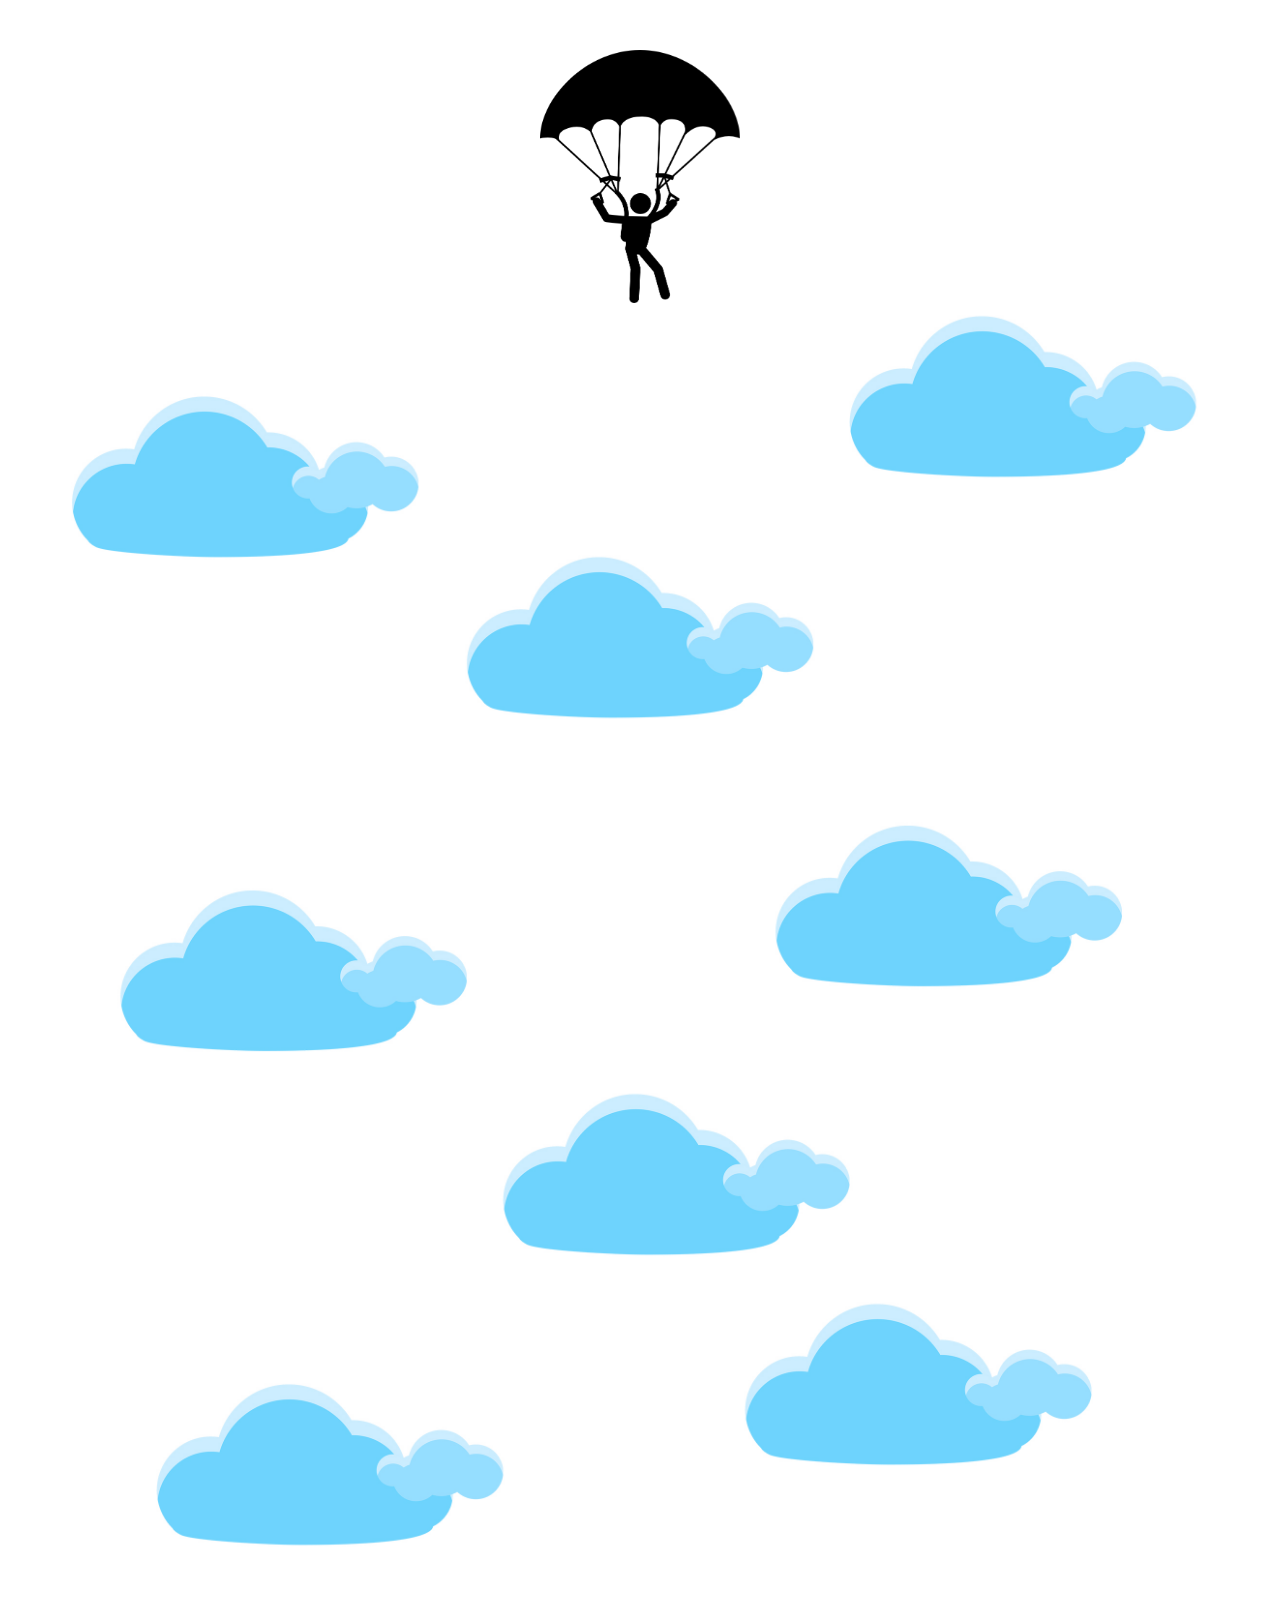
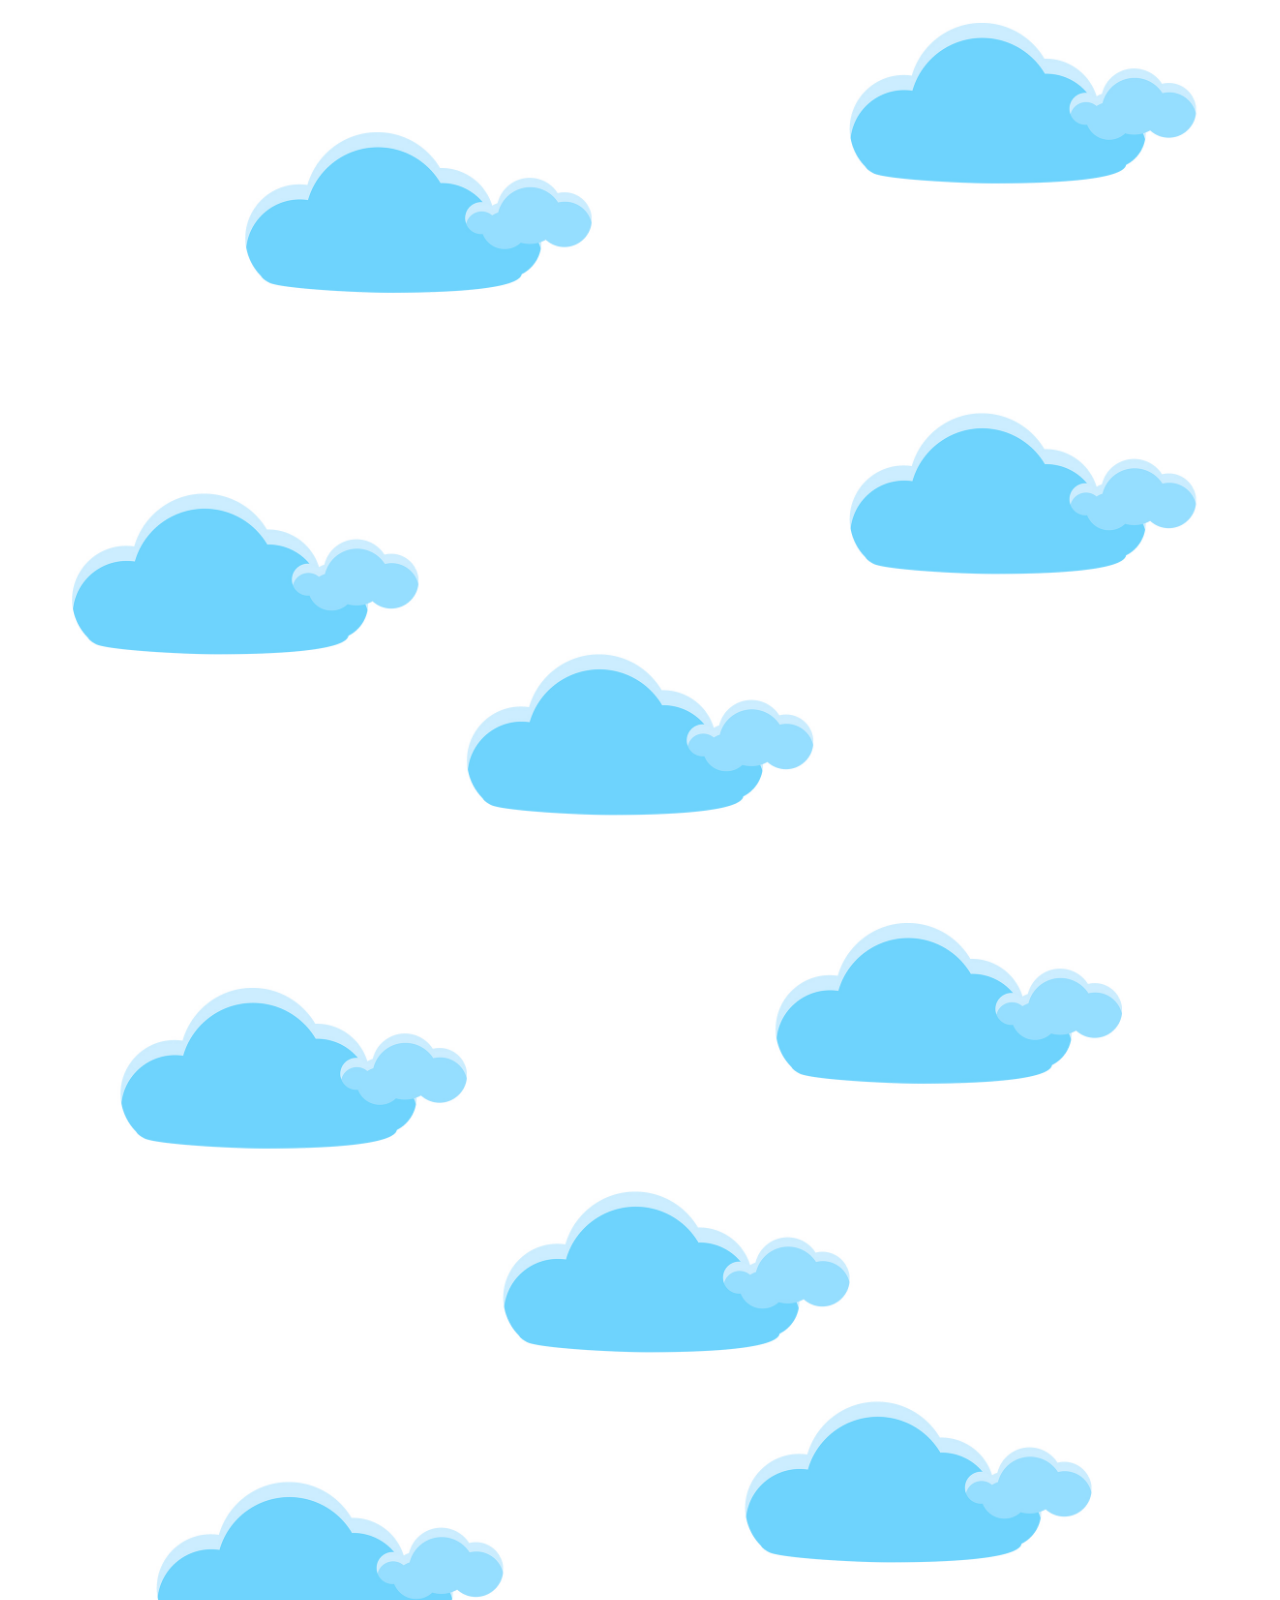
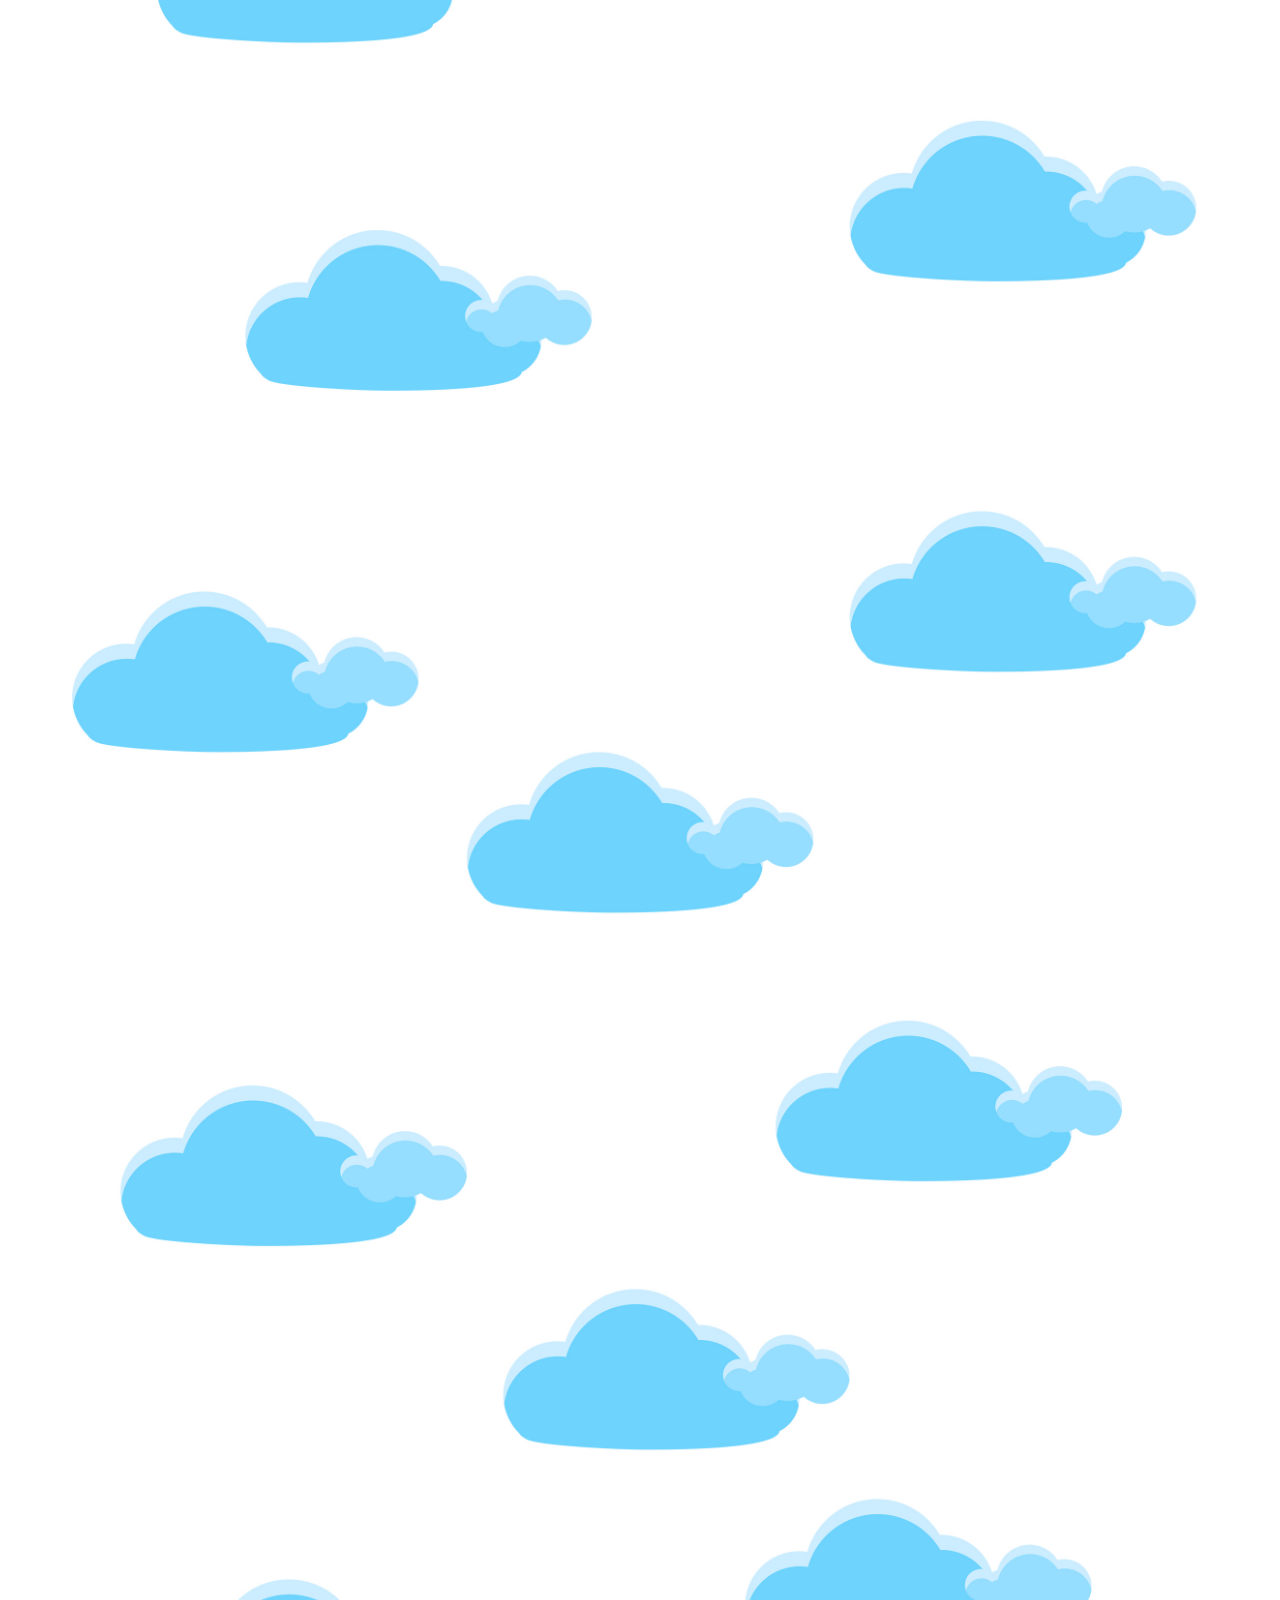
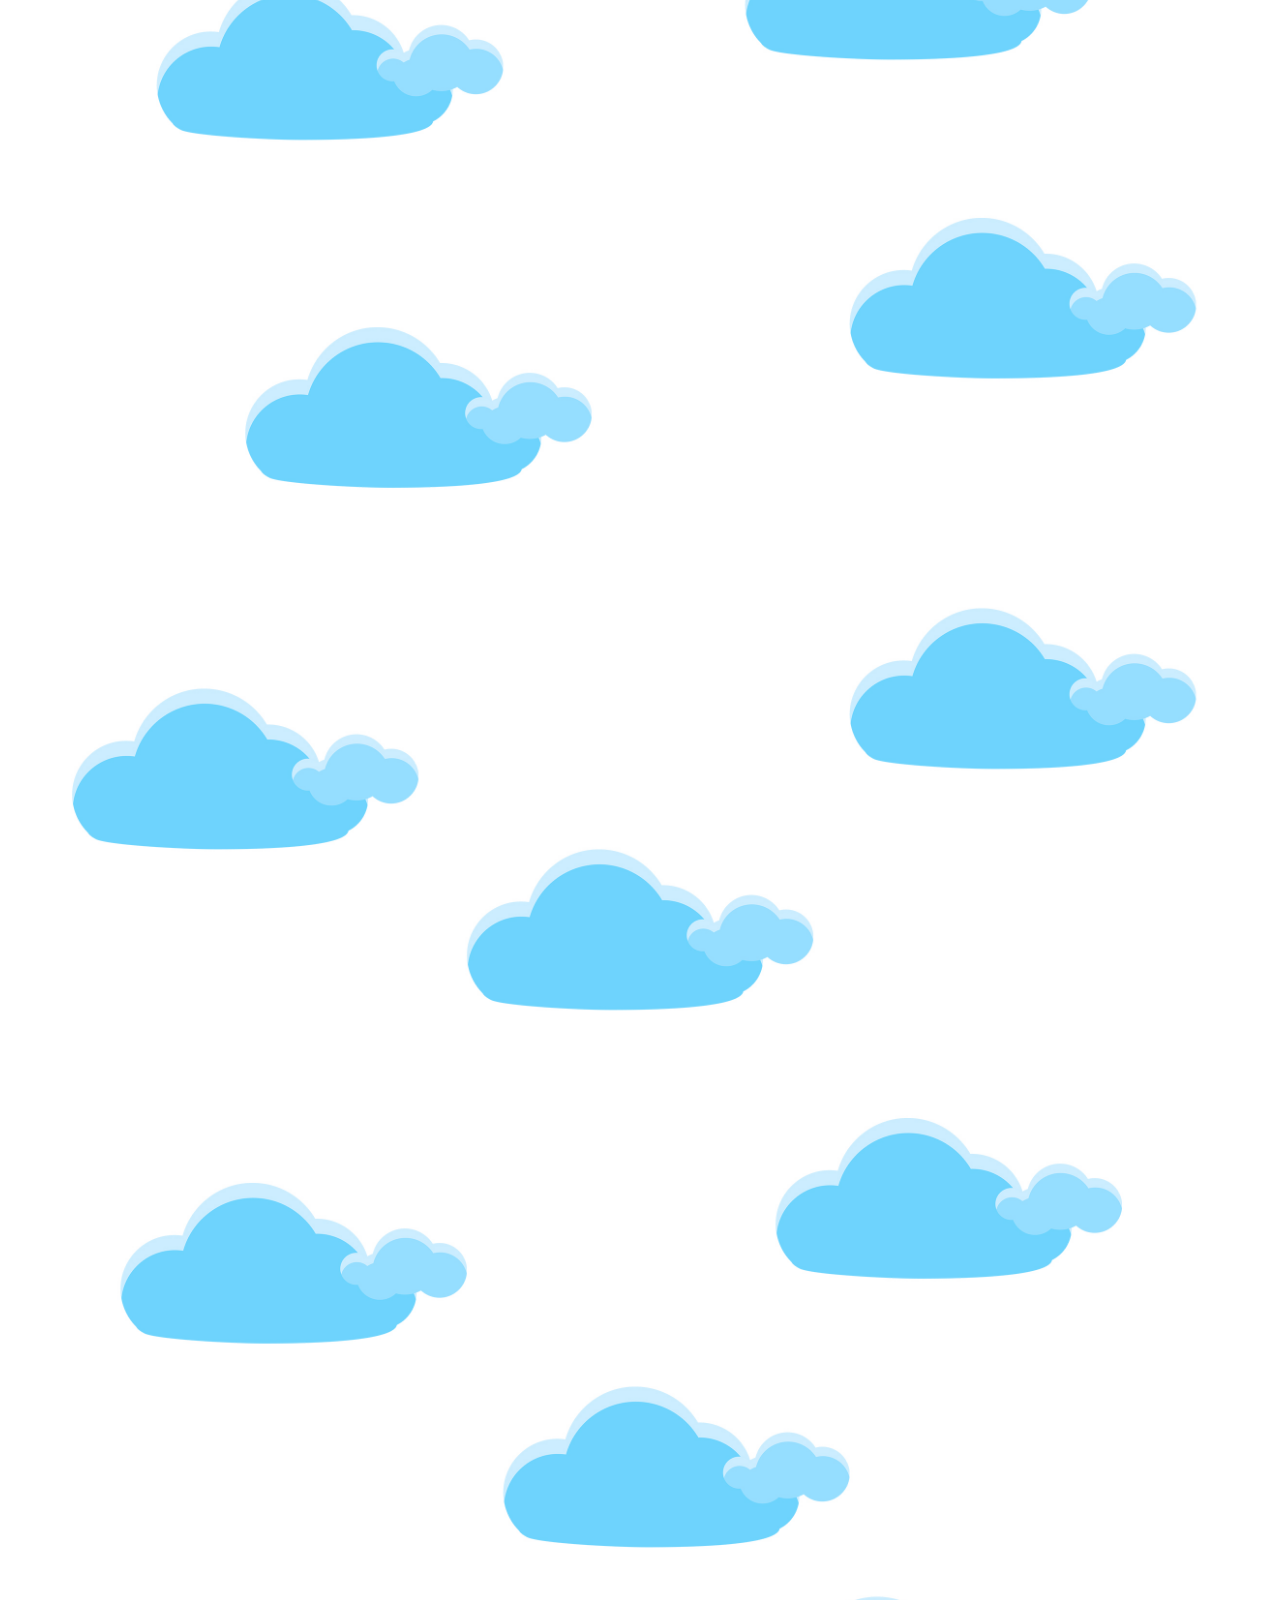
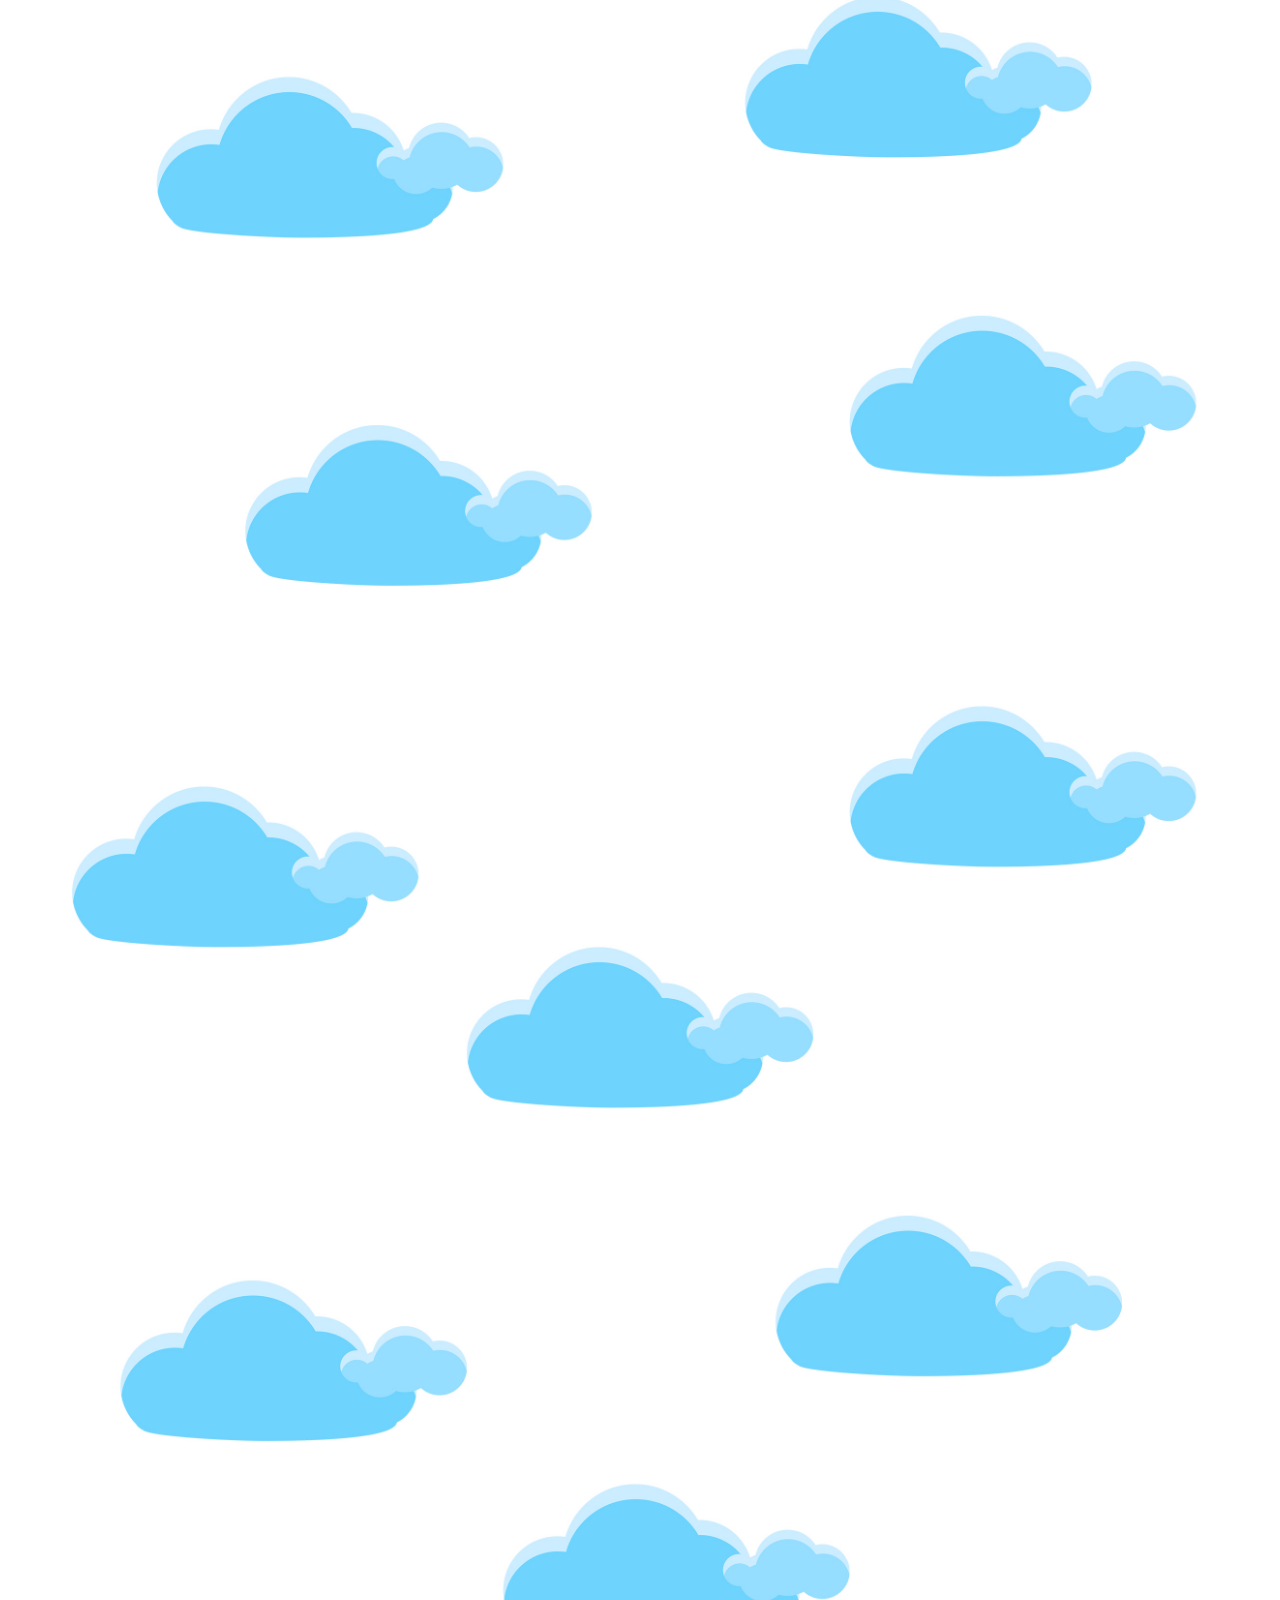
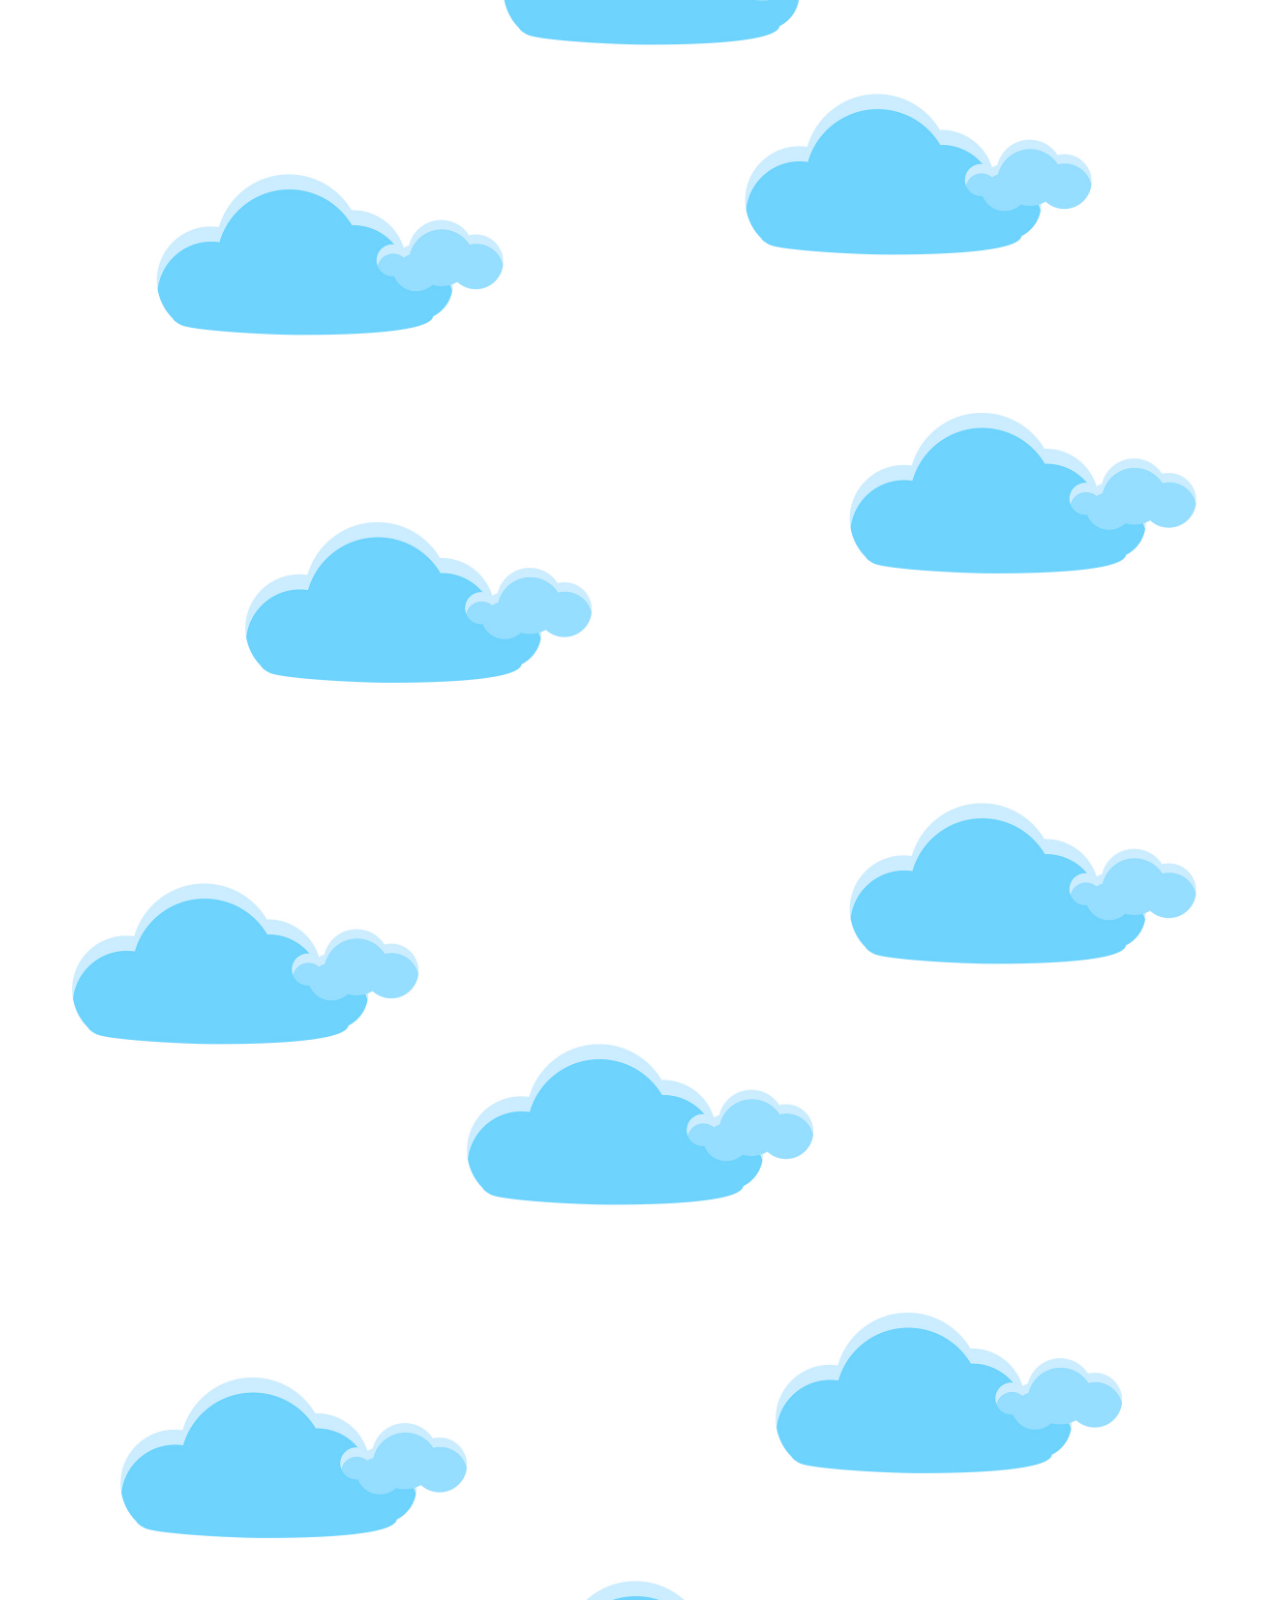
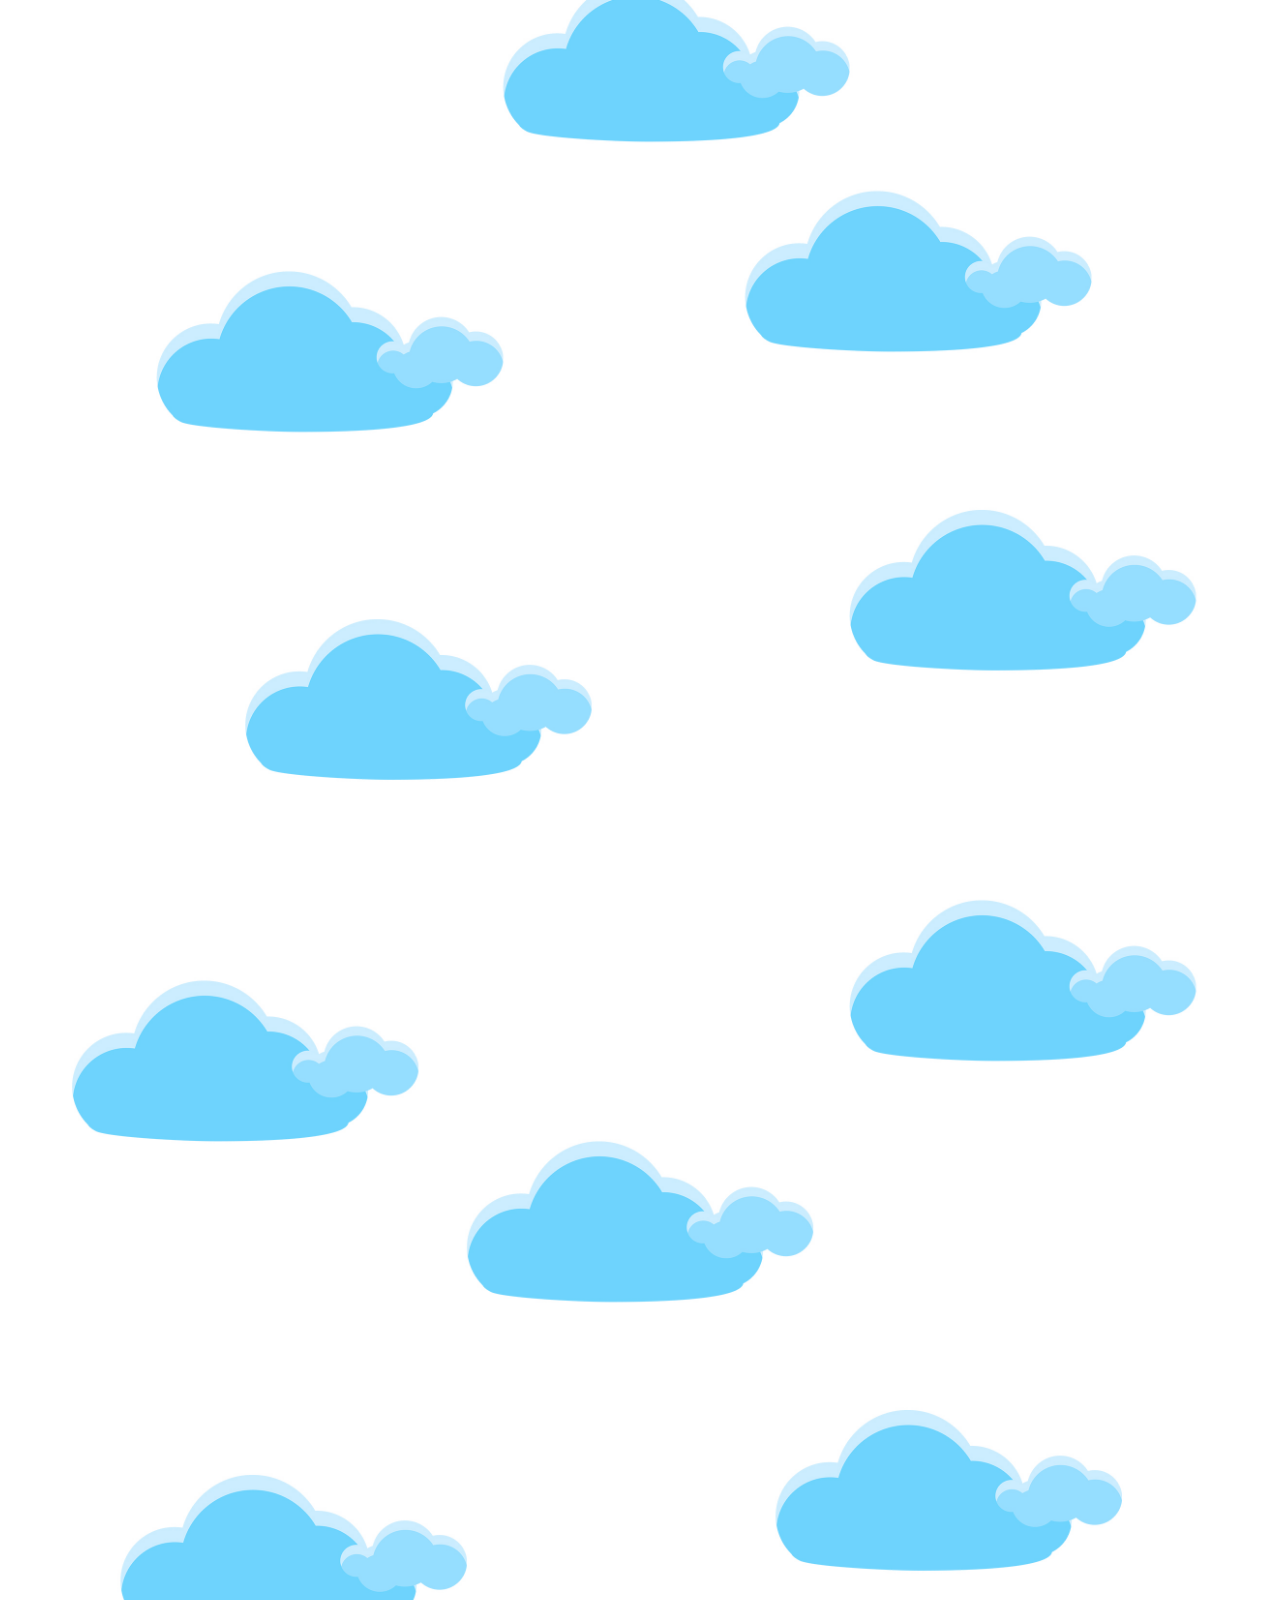
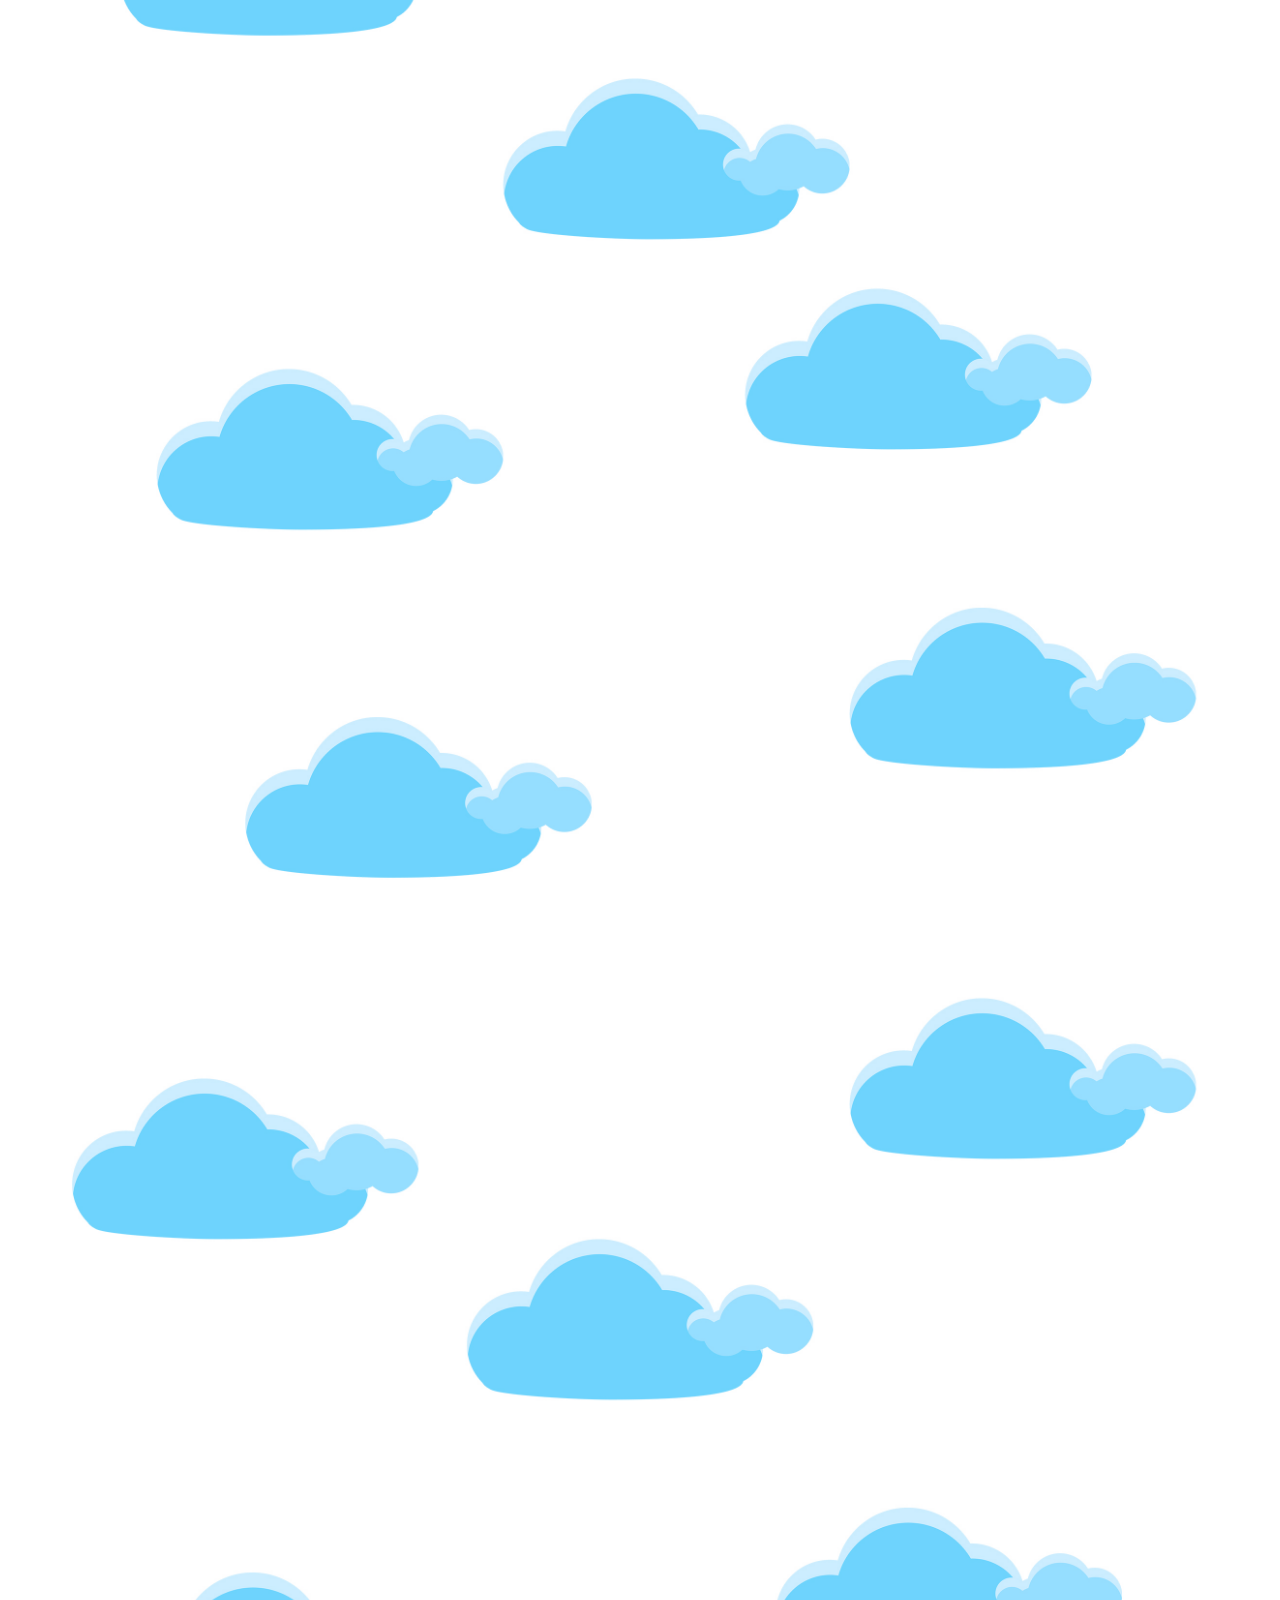
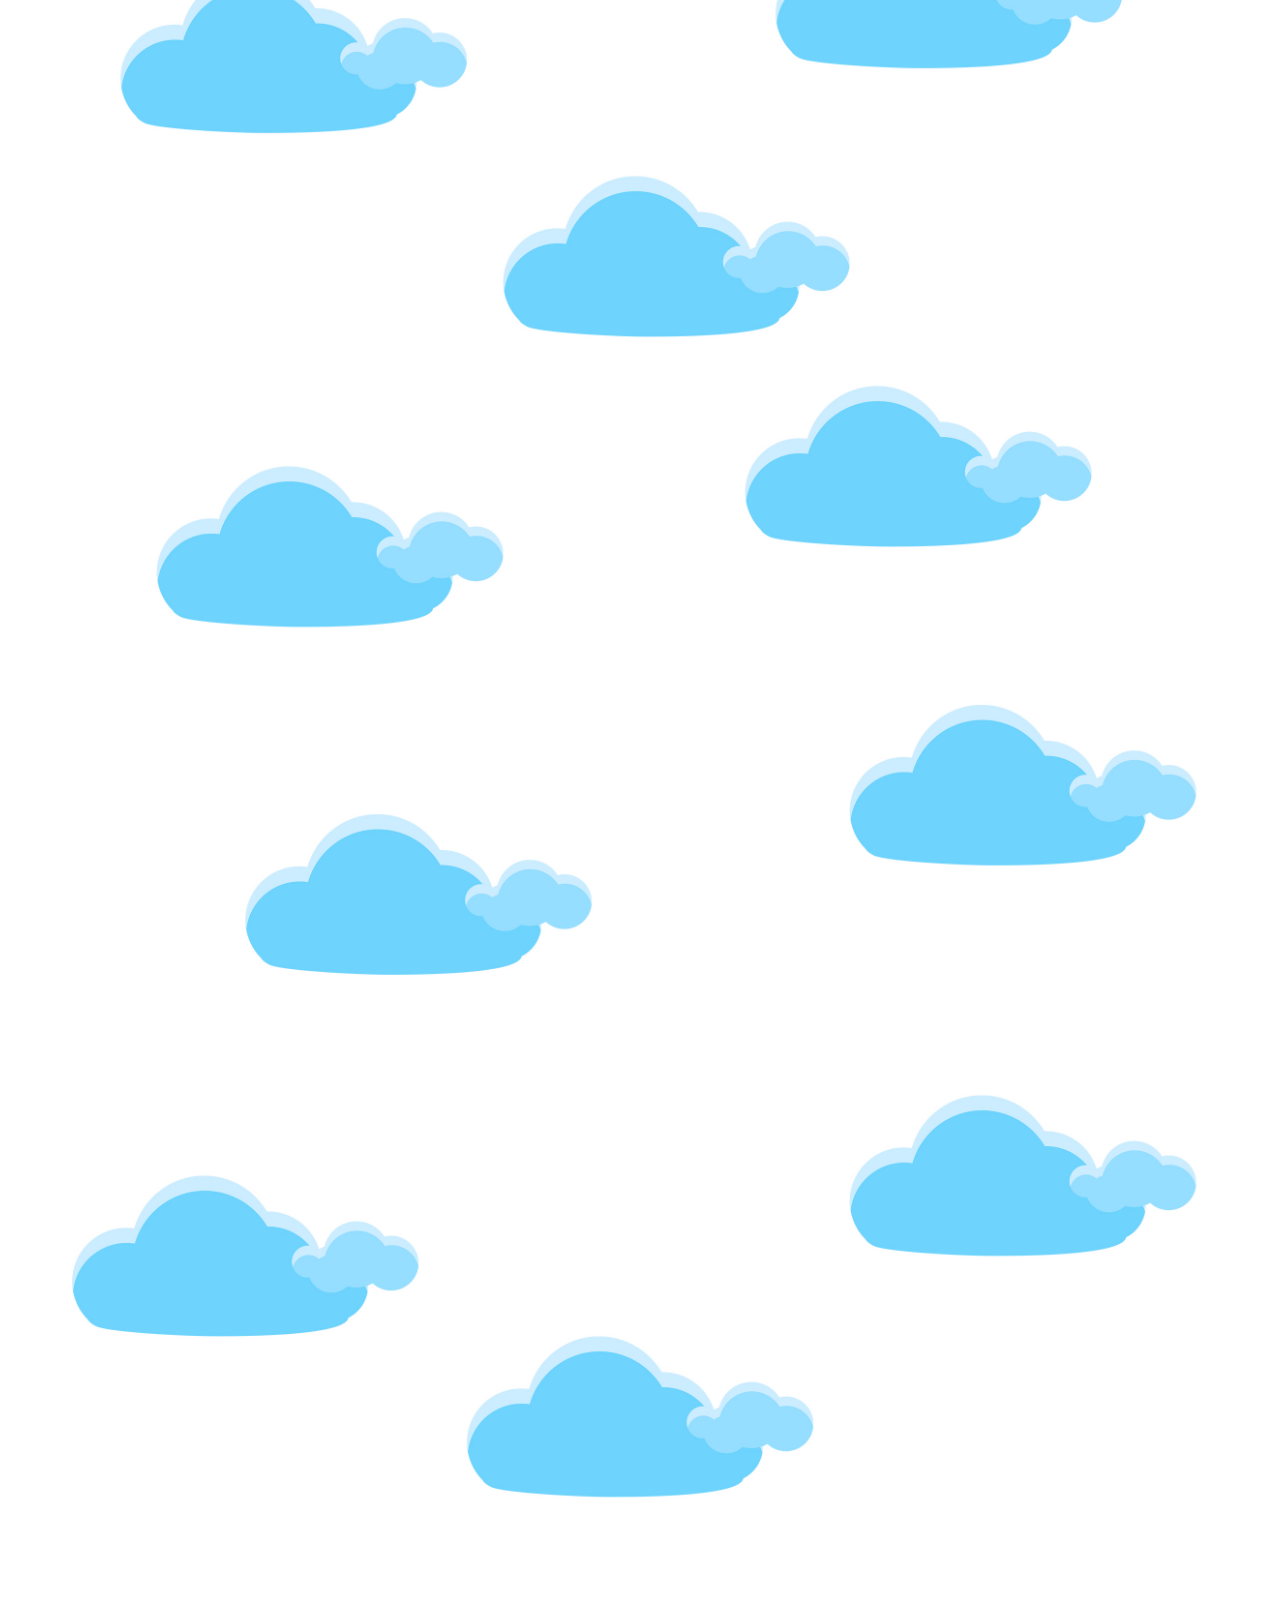
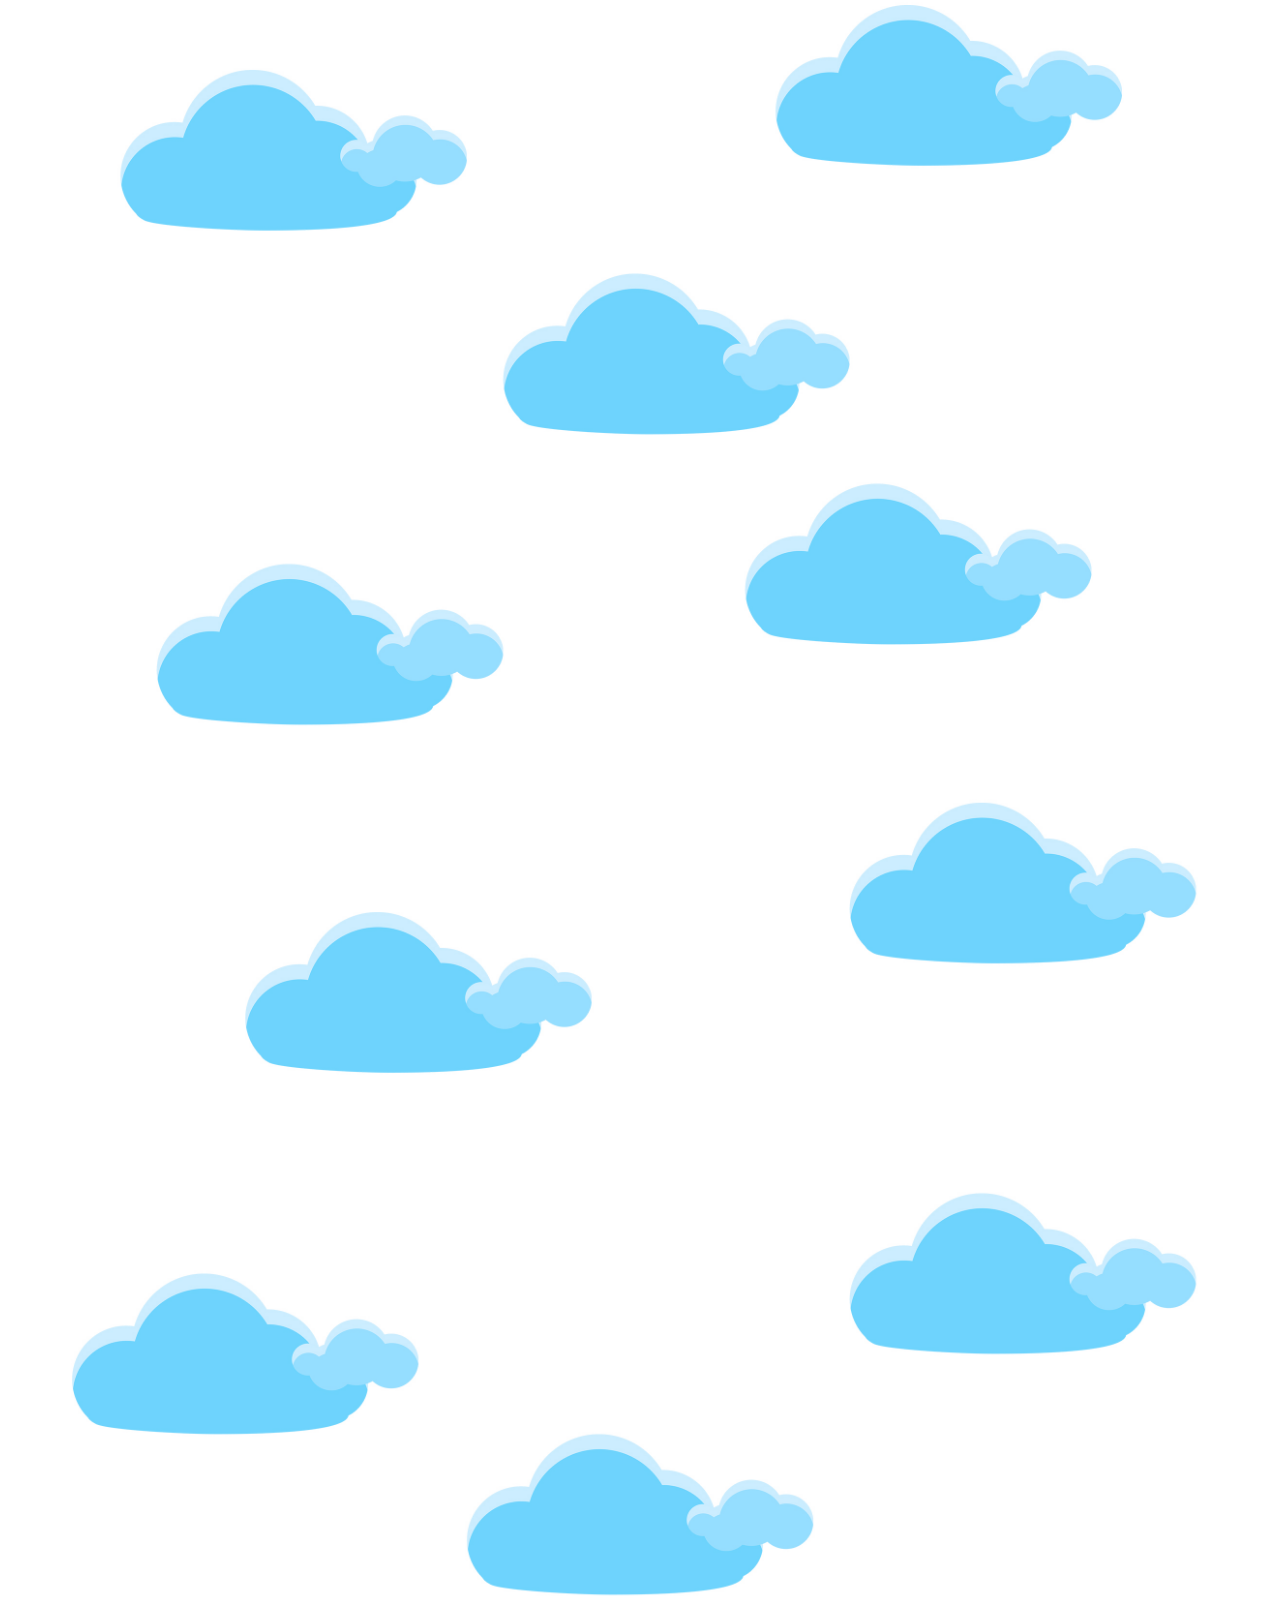
==== index.html @ 67e8130f "firstPageCommit" ====
<!DOCTYPE html>
<html lang="en">
<head>
    <meta charset="UTF-8">
    <title>Glider</title>
    <link rel="stylesheet" href="css/parachute.css">
</head>
<body>
   
    <div class="man"><img src="images/man.png" alt=""></div>
    <div class="bg">
    <img src="images/cloudBg.jpg" alt="">
    <img src="images/cloudBg.jpg" alt="">
    <img src="images/cloudBg.jpg" alt="">
    <img src="images/cloudBg.jpg" alt="">
    <img src="images/cloudBg.jpg" alt="">
    <img src="images/cloudBg.jpg" alt="">
    <img src="images/cloudBg.jpg" alt="">
    <img src="images/cloudBg.jpg" alt="">
    <img src="images/cloudBg.jpg" alt="">
    <img src="images/cloudBg.jpg" alt="">
    <img src="images/cloudBg.jpg" alt="">
    <img src="images/cloudBg.jpg" alt="">
    </div>
    
</body>
</html>
---- css/parachute.css ----
div.man img{
    width: 200px
}
div.man {
      position: -webkit-sticky; /* Safari */
      position: sticky;
      top: 0;
    width: 200px;
    height:200px;
    align-content: center;
    margin: 0 auto;
    margin-top: 50px;
    -webkit-animation: rotate 10s infinite linear;
    
   
}
@keyframes rotate {
  0% {
    transform: translate(0, 0) rotate(0deg)
  }
  25% {
    transform: translate(300px, 250px) rotate(-40deg)
  }
  50% {
    transform: translate(300px, -50px) rotate(0deg)
  }
  75% {
    transform: translate(0, -50px) rotate(40deg)
  }
  100% {
    transform: translate(0, 0) rotate(0deg)
  }
}

/*
@-webkit-keyframes rotation { 
    -webkit-animation: rotation 5s infinite linear;
		from {
				-webkit-transform: rotate(-20deg);
		}
		to {
				-webkit-transform: rotate(360deg);
		}
}
*/
.bg img{
    width: 1200px;
    margin: 0 auto;
    display: block;
    
    
    
}
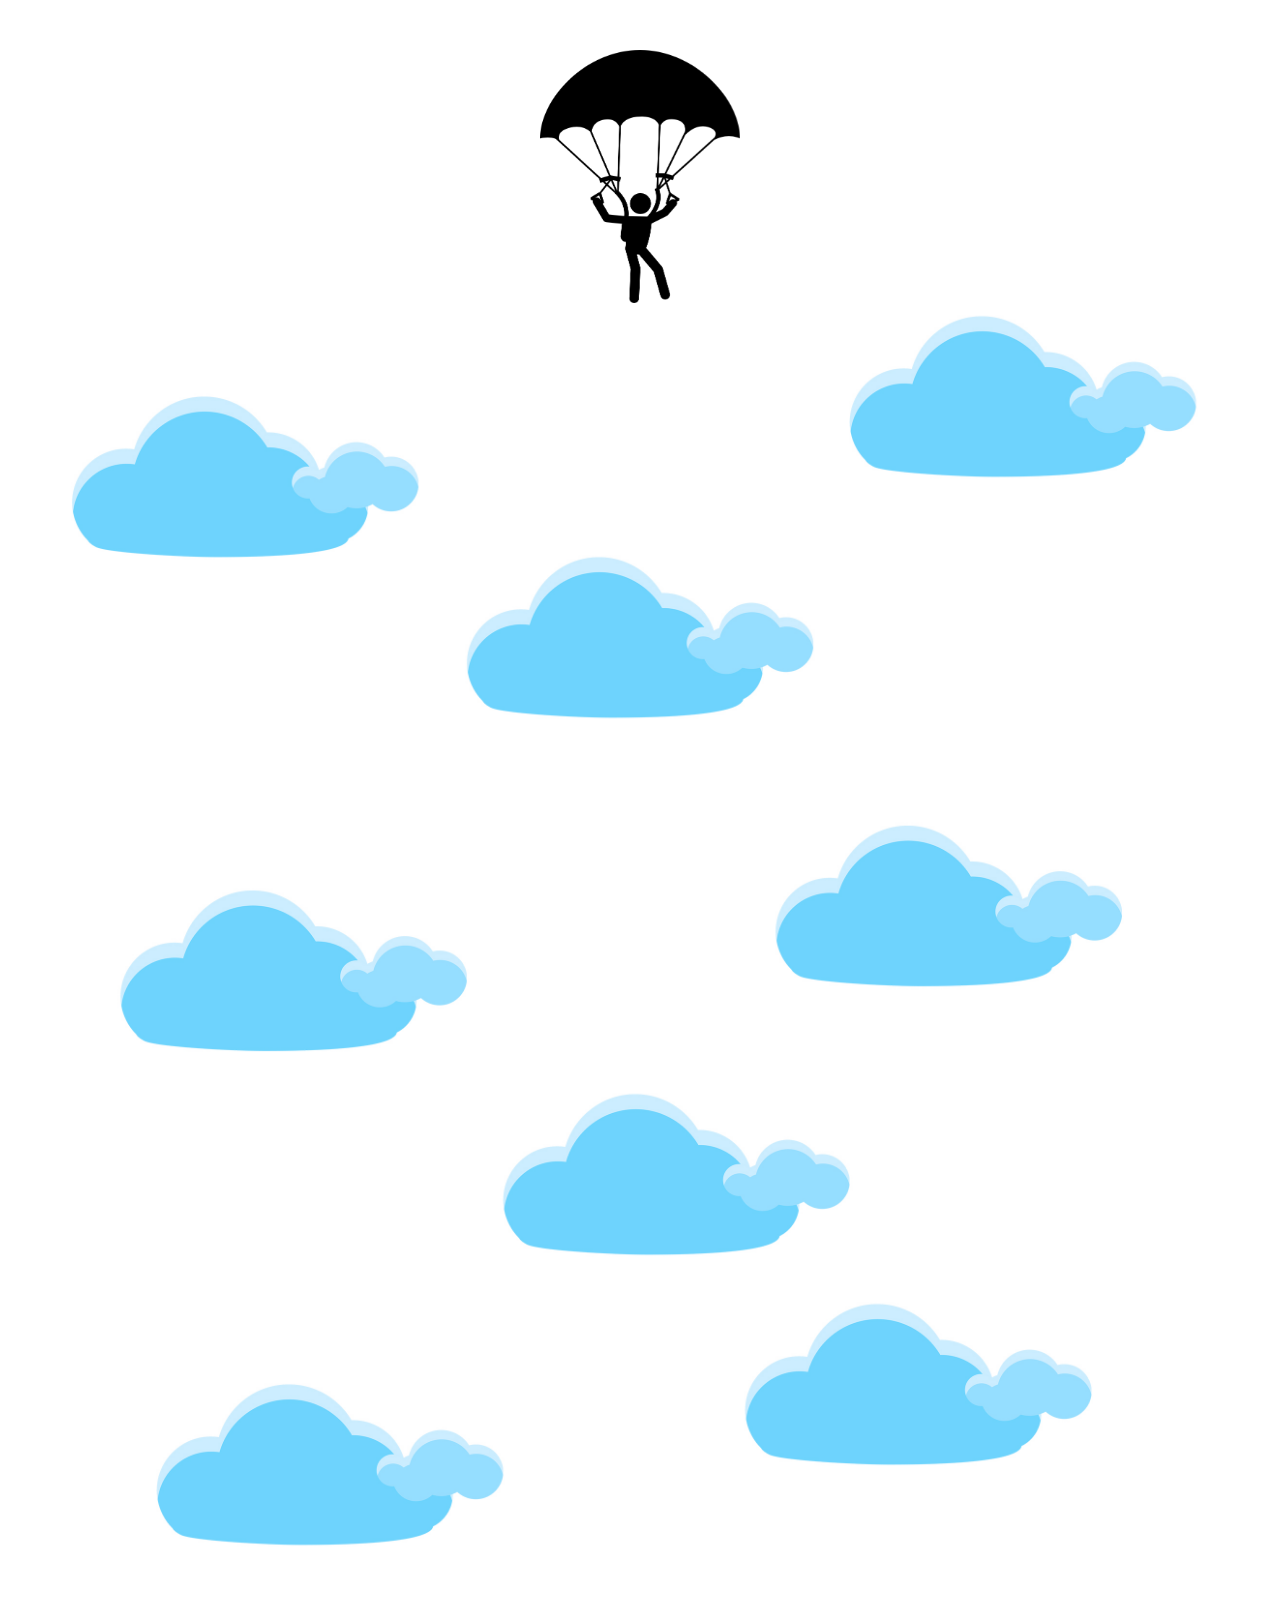
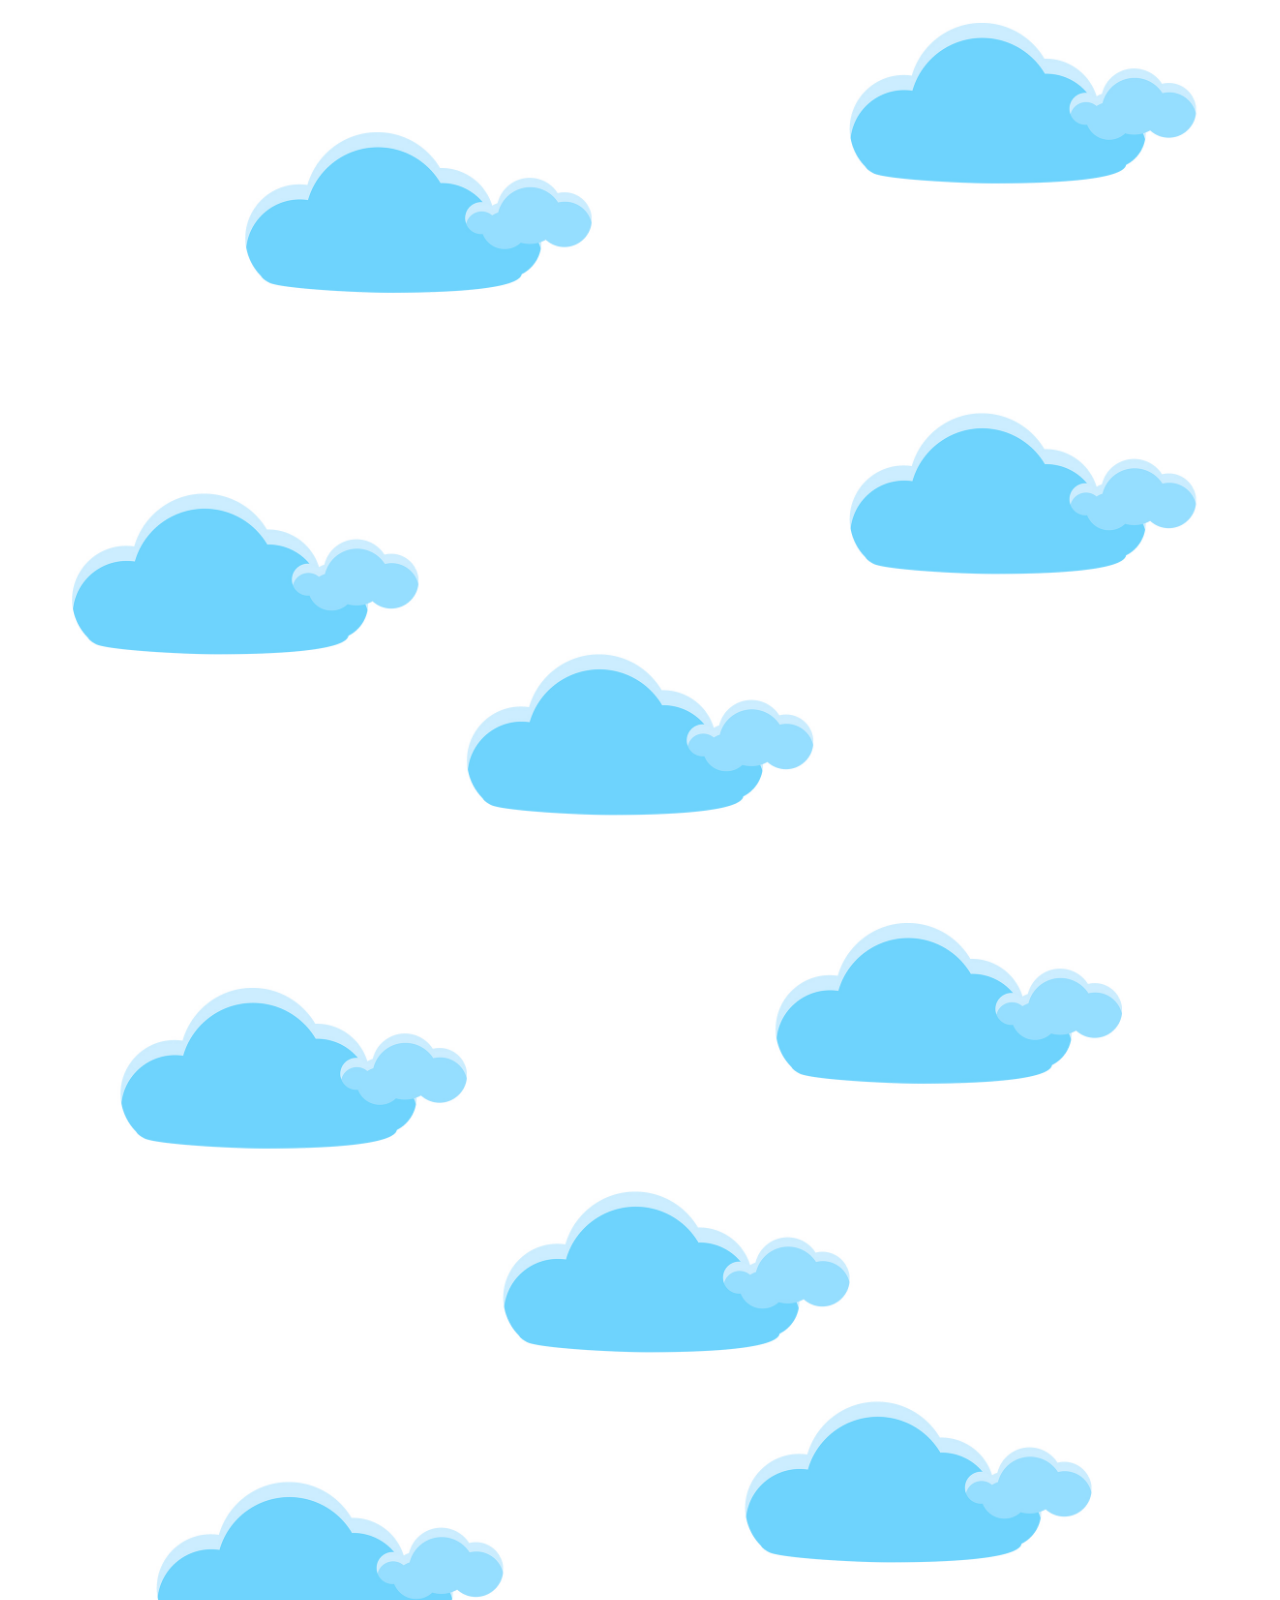
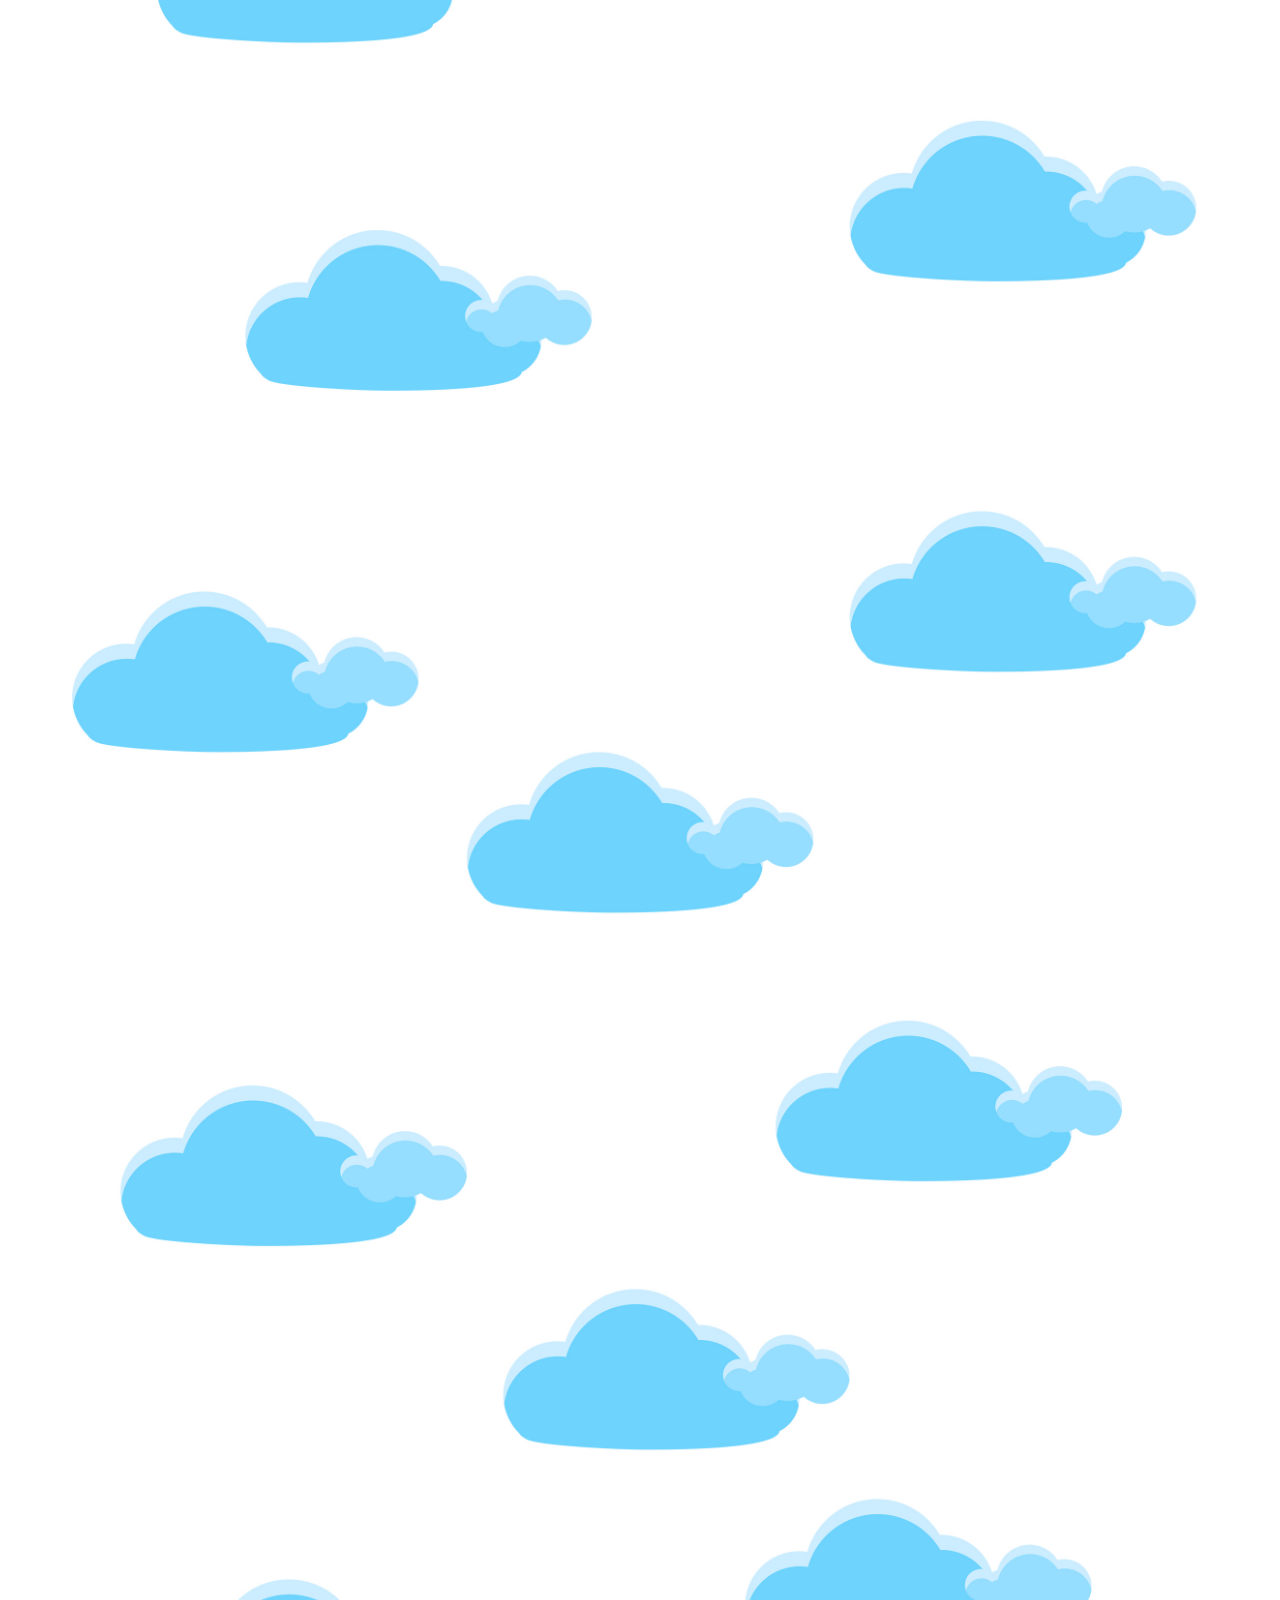
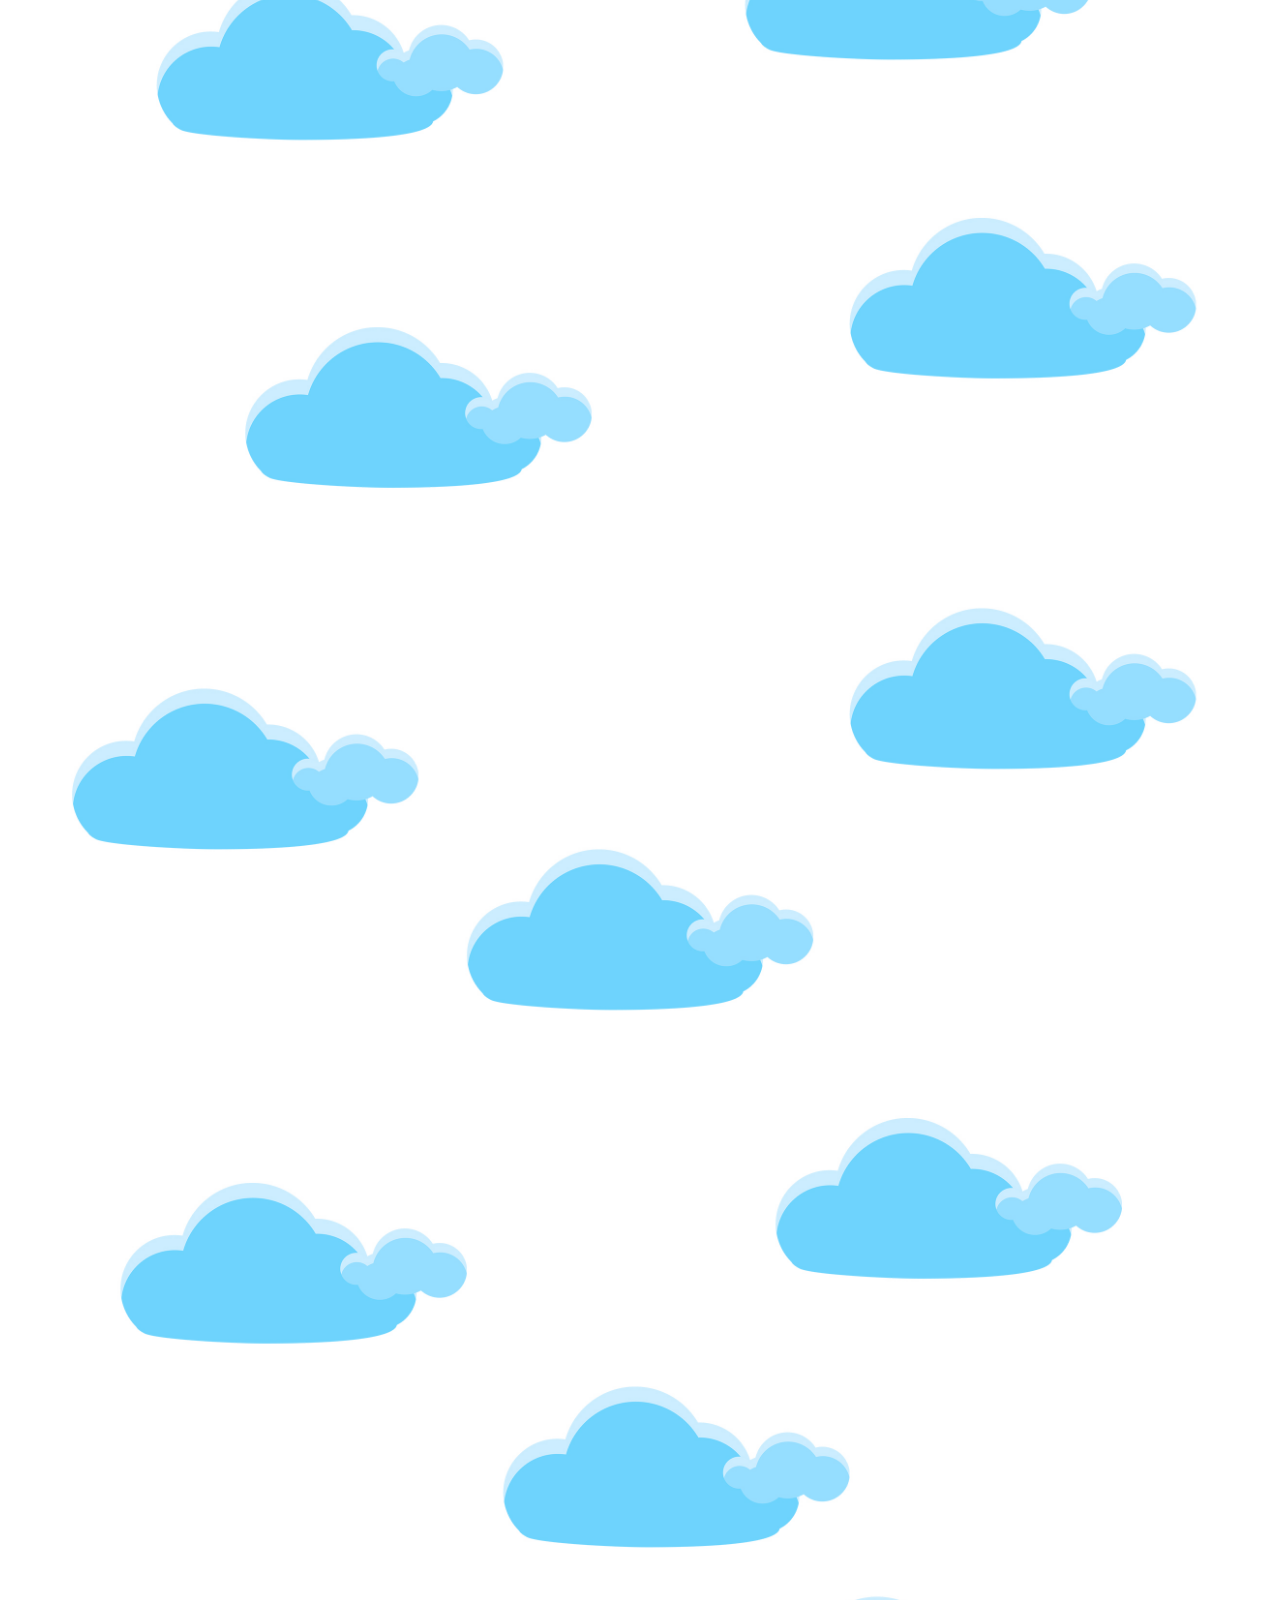
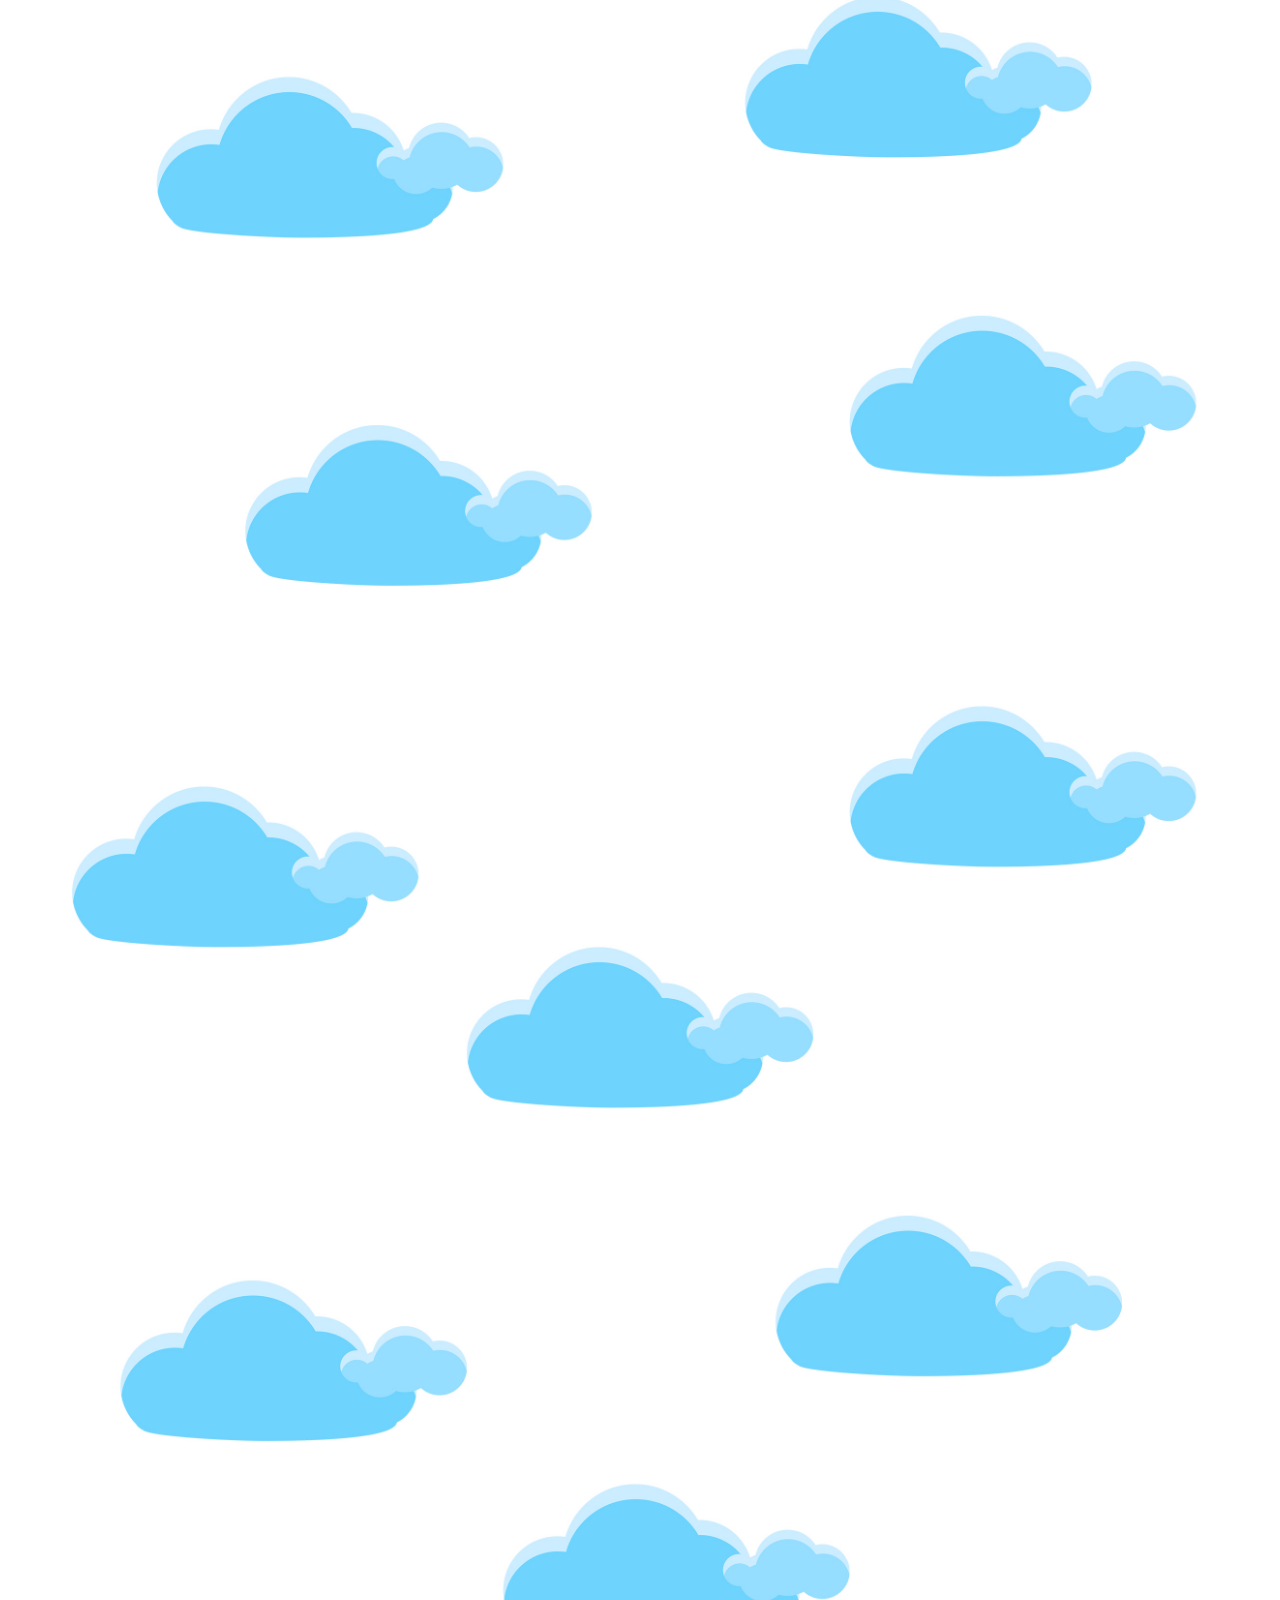
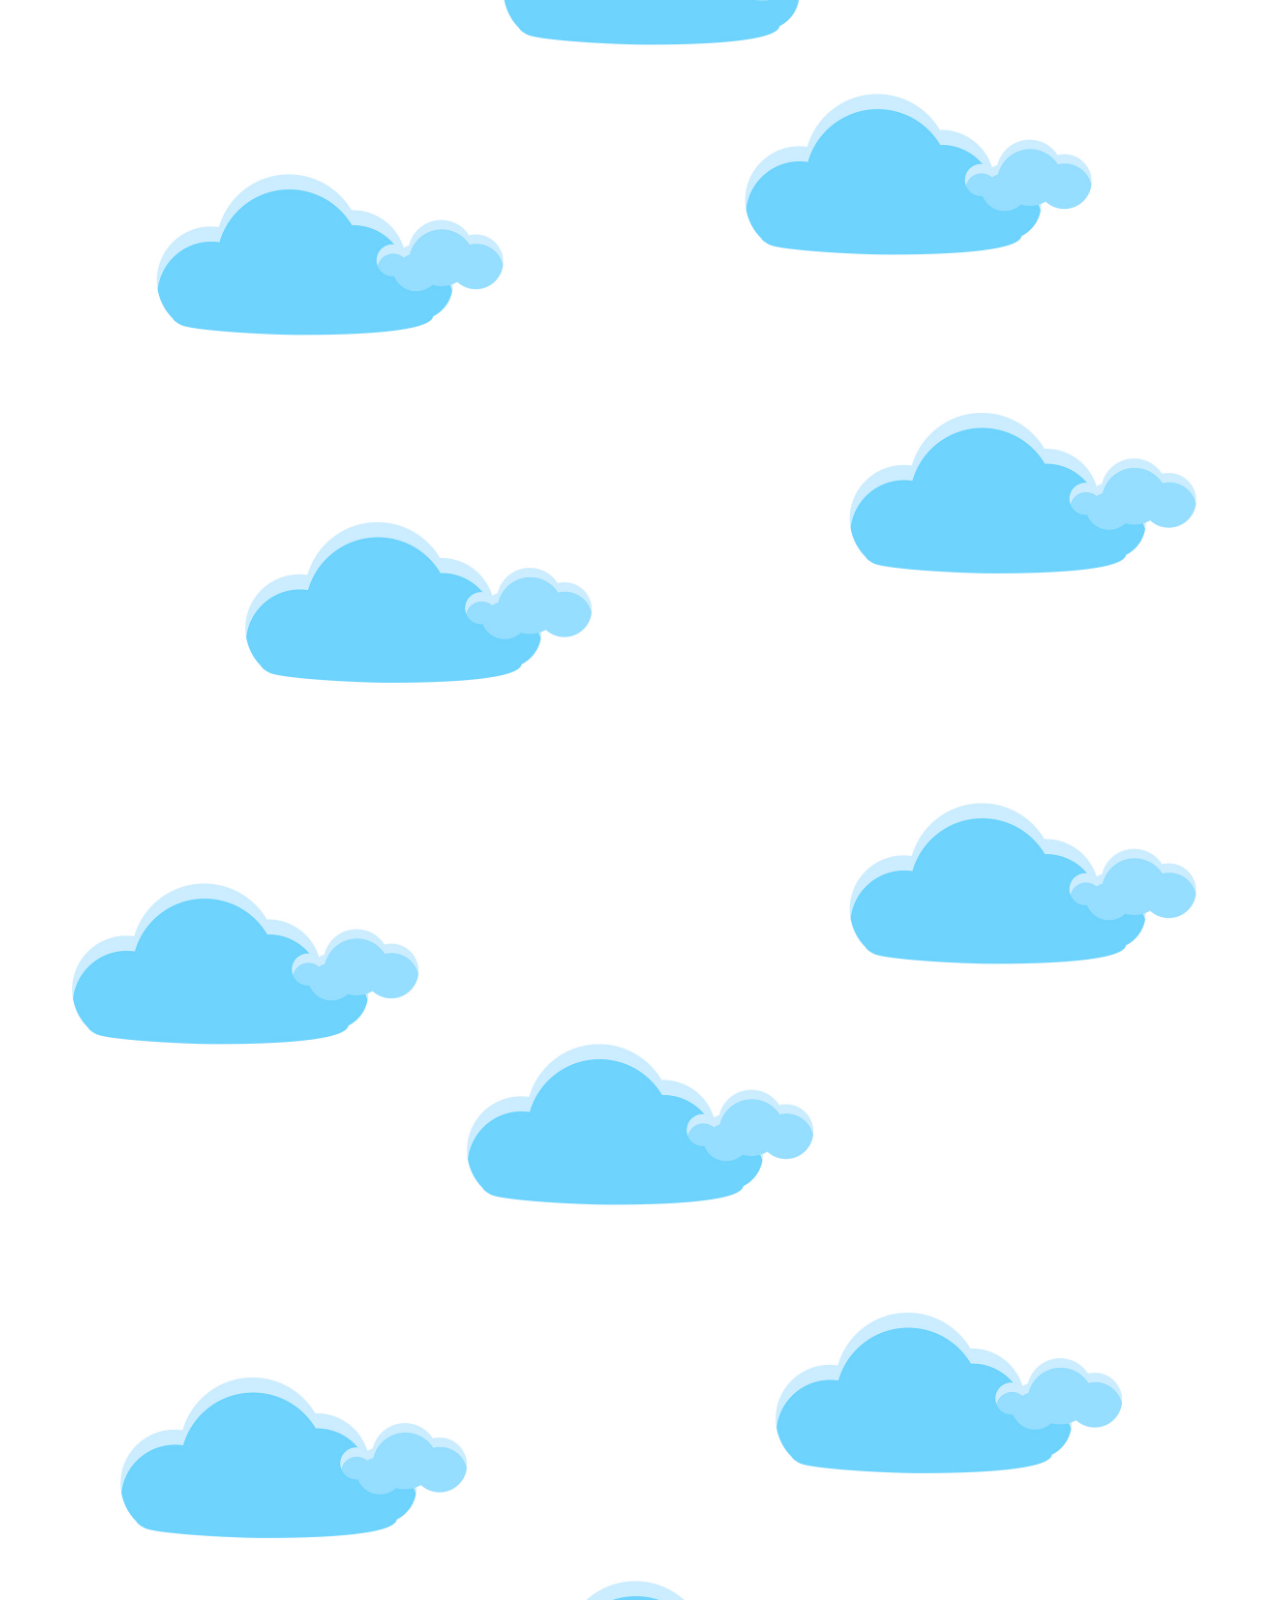
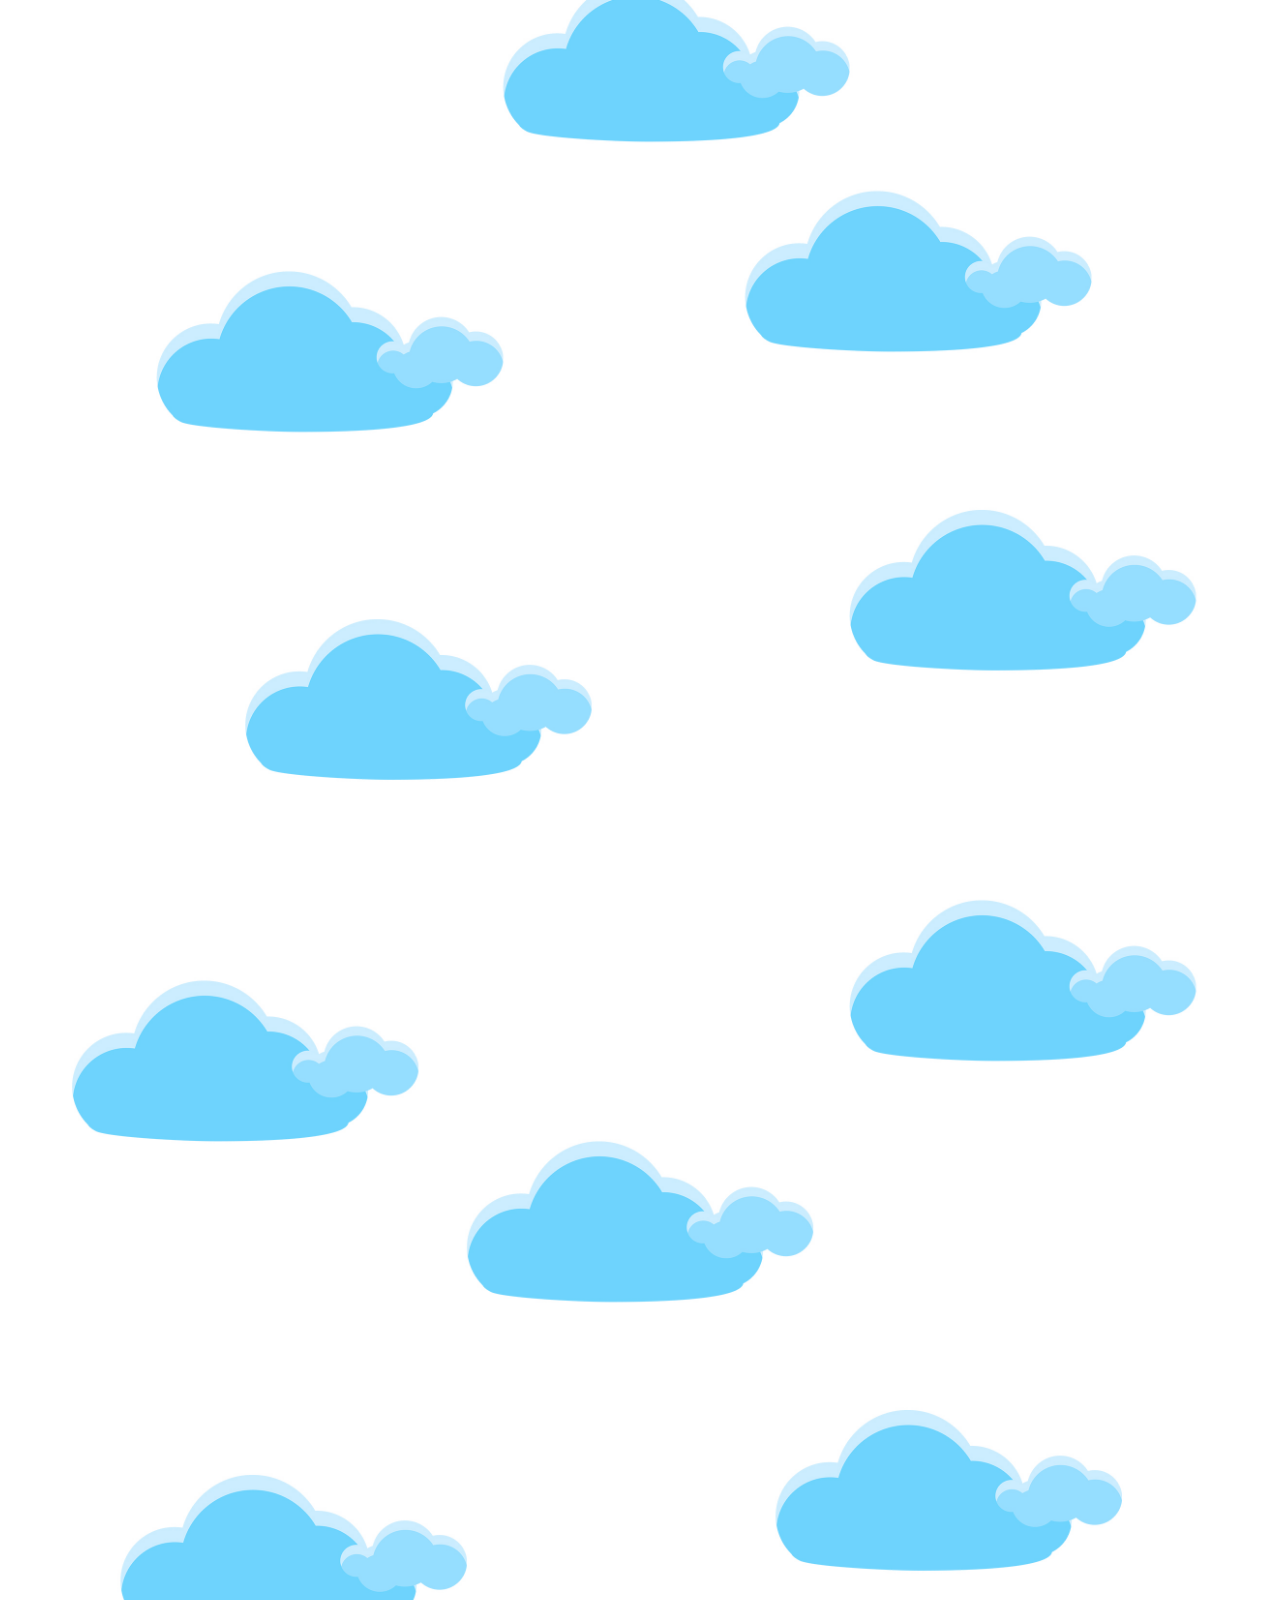
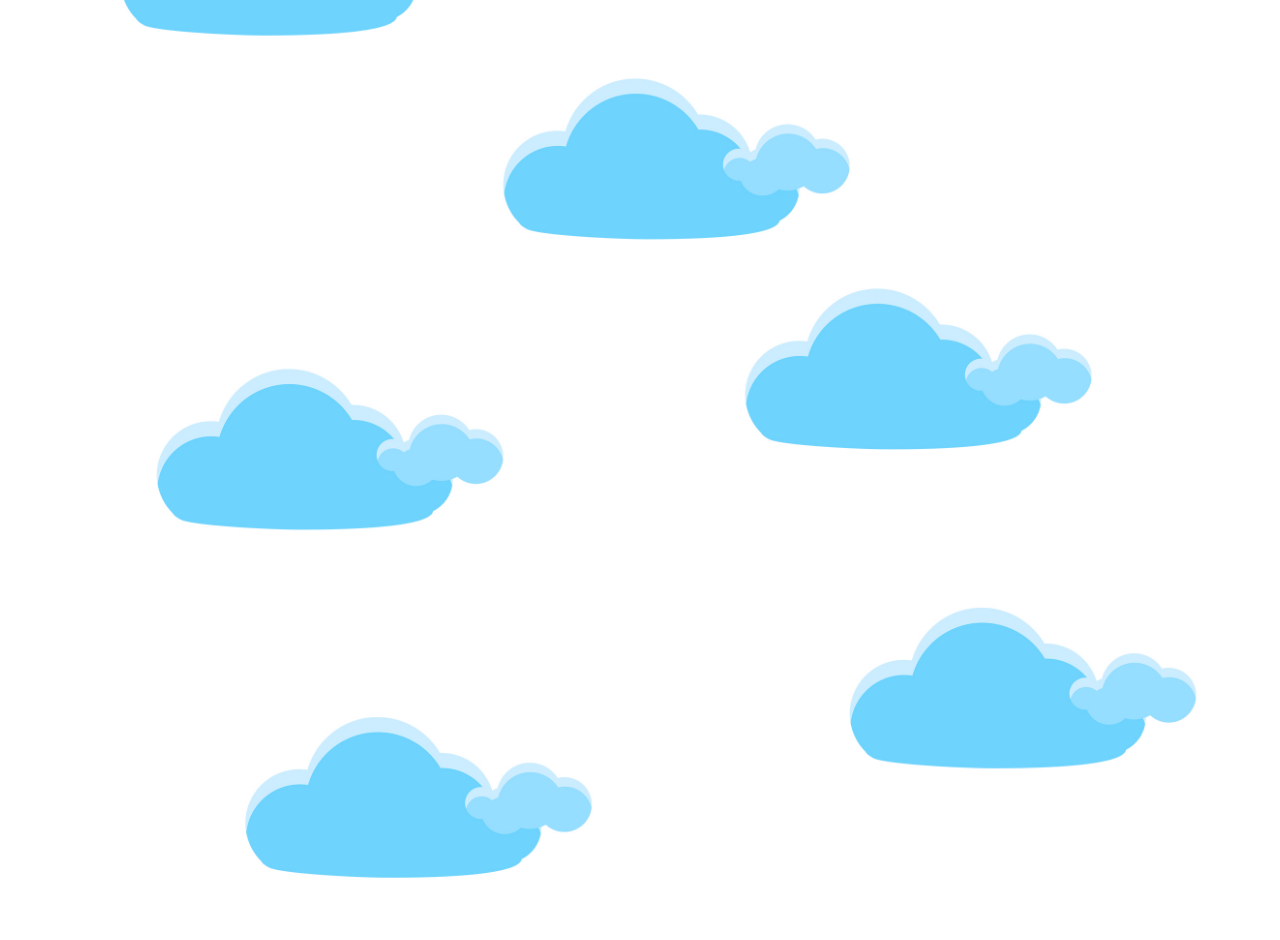
==== commit 0dfd36a5: "Update index.html" ====
--- a/index.html
+++ b/index.html
@@ -16,11 +16,7 @@
     <img src="images/cloudBg.jpg" alt="">
     <img src="images/cloudBg.jpg" alt="">
     <img src="images/cloudBg.jpg" alt="">
-    <img src="images/cloudBg.jpg" alt="">
-    <img src="images/cloudBg.jpg" alt="">
-    <img src="images/cloudBg.jpg" alt="">
-    <img src="images/cloudBg.jpg" alt="">
-    <img src="images/cloudBg.jpg" alt="">
+    
     </div>
     
 </body>
--- a/css/parachute.css
+++ b/css/parachute.css
@@ -1,5 +1,6 @@
 div.man img{
-    width: 200px
+    width: 200px;
+    
 }
 div.man {
       position: -webkit-sticky; /* Safari */
@@ -11,6 +12,7 @@
     margin: 0 auto;
     margin-top: 50px;
     -webkit-animation: rotate 10s infinite linear;
+    z-index: 1;
     
    
 }
@@ -47,7 +49,34 @@
     width: 1200px;
     margin: 0 auto;
     display: block;
+    -webkit-animation: rotateBg 8s infinite linear;
+    z-index: 2;
     
     
     
+}
+@keyframes rotateBg {
+  0% {
+    transform: translate(0, -200)
+  }
+  50% {
+    transform: translate(0, -1000px)
+  }
+    75% {
+    transform: translate(0, -500px)
+  }
+     100% {
+    transform: translate(0, -200)
+  }
+/*
+  50% {
+    transform: translate(0px, -500px)
+  }
+  75% {
+    transform: translate(0, 500px)
+  }
+  100% {
+    transform: translate(0, -500px)
+  }
+*/
 }
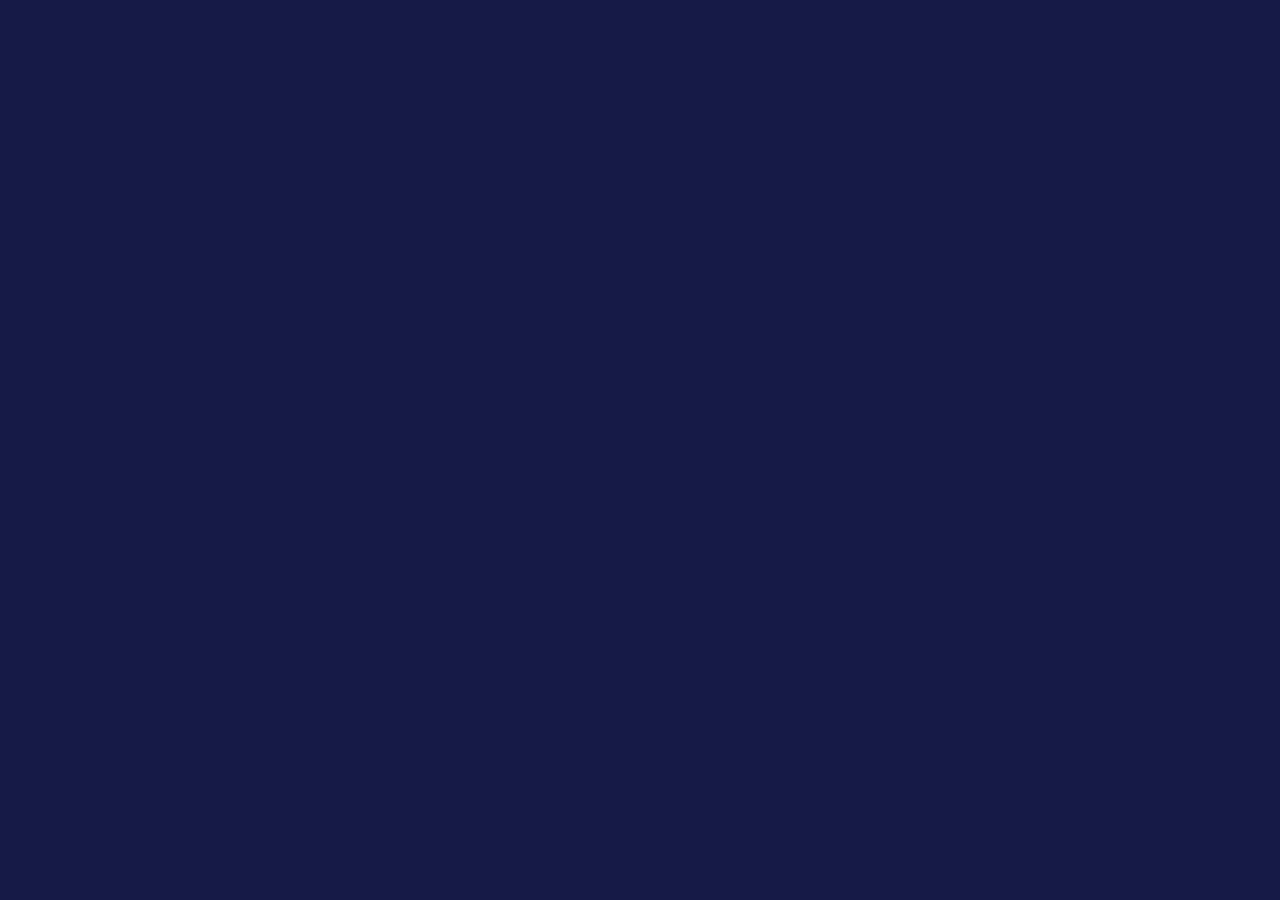
==== commit 3fd6e59f: "animation" ====
--- a/index.html
+++ b/index.html
@@ -2,22 +2,21 @@
 <html lang="en">
 <head>
     <meta charset="UTF-8">
-    <title>Glider</title>
-    <link rel="stylesheet" href="css/parachute.css">
+    <meta name="viewport" content="width=device-width, initial-scale=1.0">
+    <title>Document</title>
+    
+    <link rel="stylesheet" href="Project.css">
+    <link rel="stylesheet" href="animations.css">
 </head>
 <body>
-   
-    <div class="man"><img src="images/man.png" alt=""></div>
-    <div class="bg">
-    <img src="images/cloudBg.jpg" alt="">
-    <img src="images/cloudBg.jpg" alt="">
-    <img src="images/cloudBg.jpg" alt="">
-    <img src="images/cloudBg.jpg" alt="">
-    <img src="images/cloudBg.jpg" alt="">
-    <img src="images/cloudBg.jpg" alt="">
-    <img src="images/cloudBg.jpg" alt="">
-    
+    <div class="rocket">
+        <img src="/images/rocket.png" class="r1">
     </div>
     
+    <img src="/images/cody.png" class="cody">
+    <img src="/images/conv1.png" class="conv1">
+    <img src="/images/conv2.png" class="conv2">
+    <img src="/images/conv3.png" class="conv3">
+    <img src="/images/conv4.png" class="conv4">
 </body>
 </html>
--- a/Project.css
+++ b/Project.css
@@ -0,0 +1,36 @@
+body{
+    background: url('/images/galaxy.png') rgb(22,26,70) repeat-x;
+}
+
+.r1{
+    height: 300px;
+    position: absolute;
+    top: 550px;
+    left: 400px;
+    transform: rotateZ(45deg);
+}
+
+.cody{
+    height: 250px;
+    position: absolute;
+    top: 500px;
+    left: -15%;
+}
+
+.conv1, .conv3{
+    position: absolute;
+    height: 100px;
+    width: 200px;
+    top: 450px;
+    left: 480px;
+    opacity: 0;
+}
+
+.conv2, .conv4{
+    position: absolute;
+    height: 100px;
+    width: 200px;
+    top: 540px;
+    left: 760px;
+    opacity: 0;
+}
--- a/animations.css
+++ b/animations.css
@@ -0,0 +1,88 @@
+.rocket{
+    animation: item-stay-move 2s infinite ease-in-out;
+}
+
+.cody{
+    animation: item-stay-move 2s infinite ease-in-out,
+                   move-cody 2s 6s ease-in-out forwards,
+                        cody-onboadrs 2s 17s ease-in-out forwards;
+}
+
+body{
+    animation: background-move 6s ease-in-out;
+    animation-fill-mode: forwards;
+}
+.conv1{
+    animation: conversation 2s 8s ease-in-out,
+        item-stay-move 2s infinite ease-in-out;
+}
+
+.conv2{
+    animation: conversation 2s 10s ease-in-out,
+        item-stay-move 2s infinite ease-in-out;
+}
+
+.conv3{
+    animation: conversation 2s 12s ease-in-out,
+        item-stay-move 2s infinite ease-in-out;
+}
+
+.conv4{
+    animation: conversation 2s 14s ease-in-out,
+        item-stay-move 2s infinite ease-in-out;
+}
+.r1{
+    animation: rocket-cb 2s 19s ease-in-out forwards;
+}
+
+@keyframes rocket-cb{
+    20%{
+        transform: rotate(-45deg);
+    }
+    100%{
+        top: -1000px; 
+    }
+}
+
+@keyframes cody-onboadrs{
+    0%{
+        left: 15%;
+    }
+    100%{
+        left: 25%;
+        opacity: 0;
+    }
+}
+
+@keyframes conversation{
+    30%,90%{
+        opacity: 1;
+    }
+    100%{
+        opacity: 0;
+    }
+}
+
+@keyframes move-cody{
+    0%{
+        left: -15%;
+    }
+    100%{
+        left: 15%;
+    }
+}
+
+@keyframes background-move{
+    0%{
+        background-position: 100px 10%;
+    }
+    100%{
+        background-position: -5000px 10%;
+    }
+}
+
+@keyframes item-stay-move{
+    50%{
+        transform: translateY(-20px);
+    }
+}
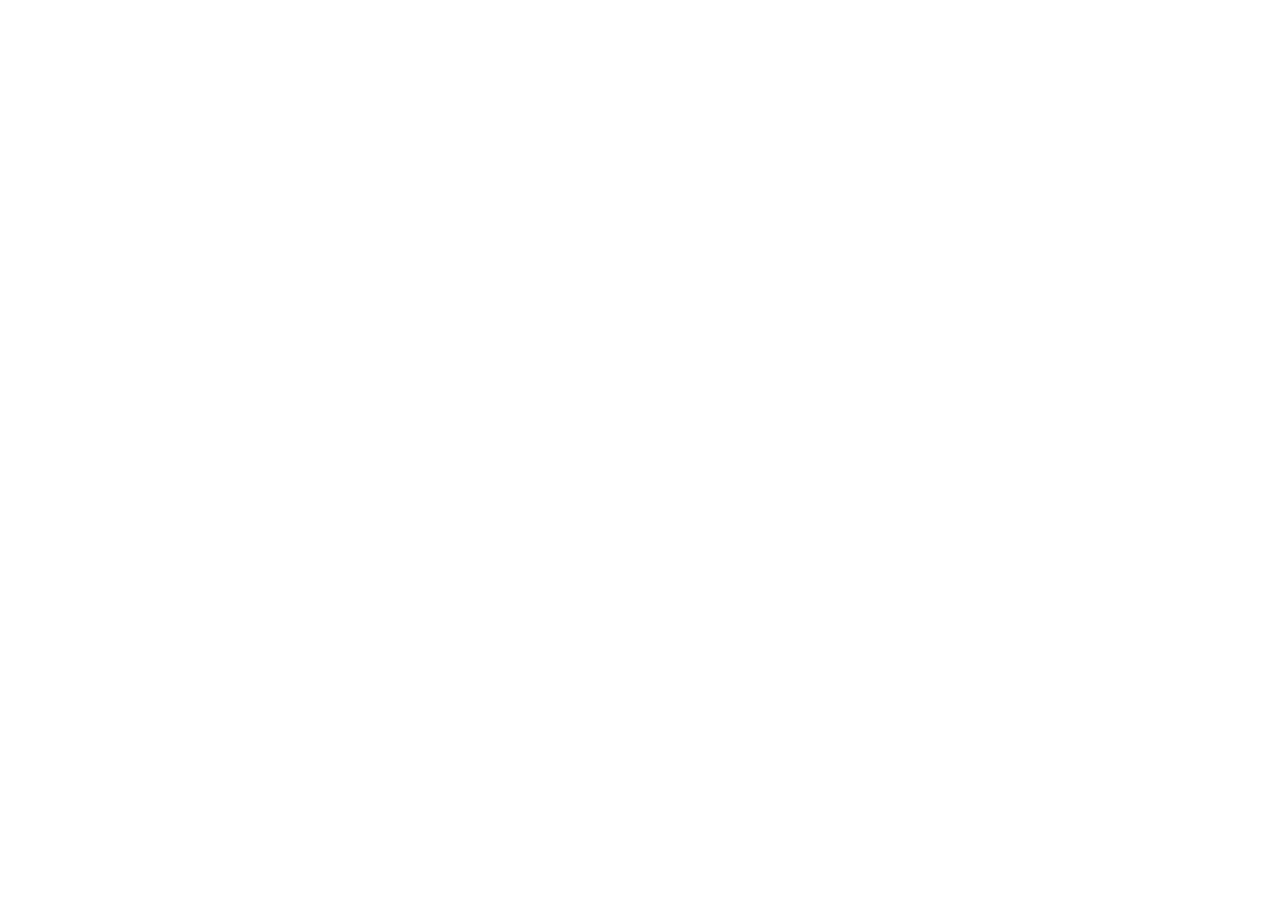
==== commit 7a44979c: "spin game updating" ====
--- a/index.html
+++ b/index.html
@@ -1,22 +1,16 @@
-<!DOCTYPE html>
-<html lang="en">
-<head>
-    <meta charset="UTF-8">
-    <meta name="viewport" content="width=device-width, initial-scale=1.0">
-    <title>Document</title>
+<html>
+    <head>
+        <title>Spin and Win Workshop</title>
+        <style>
+            canvas{
+                width:100%;
+            }
+        
+        </style>
+    </head>
     
-    <link rel="stylesheet" href="Project.css">
-    <link rel="stylesheet" href="animations.css">
-</head>
-<body>
-    <div class="rocket">
-        <img src="/images/rocket.png" class="r1">
-    </div>
-    
-    <img src="/images/cody.png" class="cody">
-    <img src="/images/conv1.png" class="conv1">
-    <img src="/images/conv2.png" class="conv2">
-    <img src="/images/conv3.png" class="conv3">
-    <img src="/images/conv4.png" class="conv4">
-</body>
-</html>+    <body>
+        <script src="phaser.js"></script>
+        <script src="game.js"></script>
+    </body>
+</html>
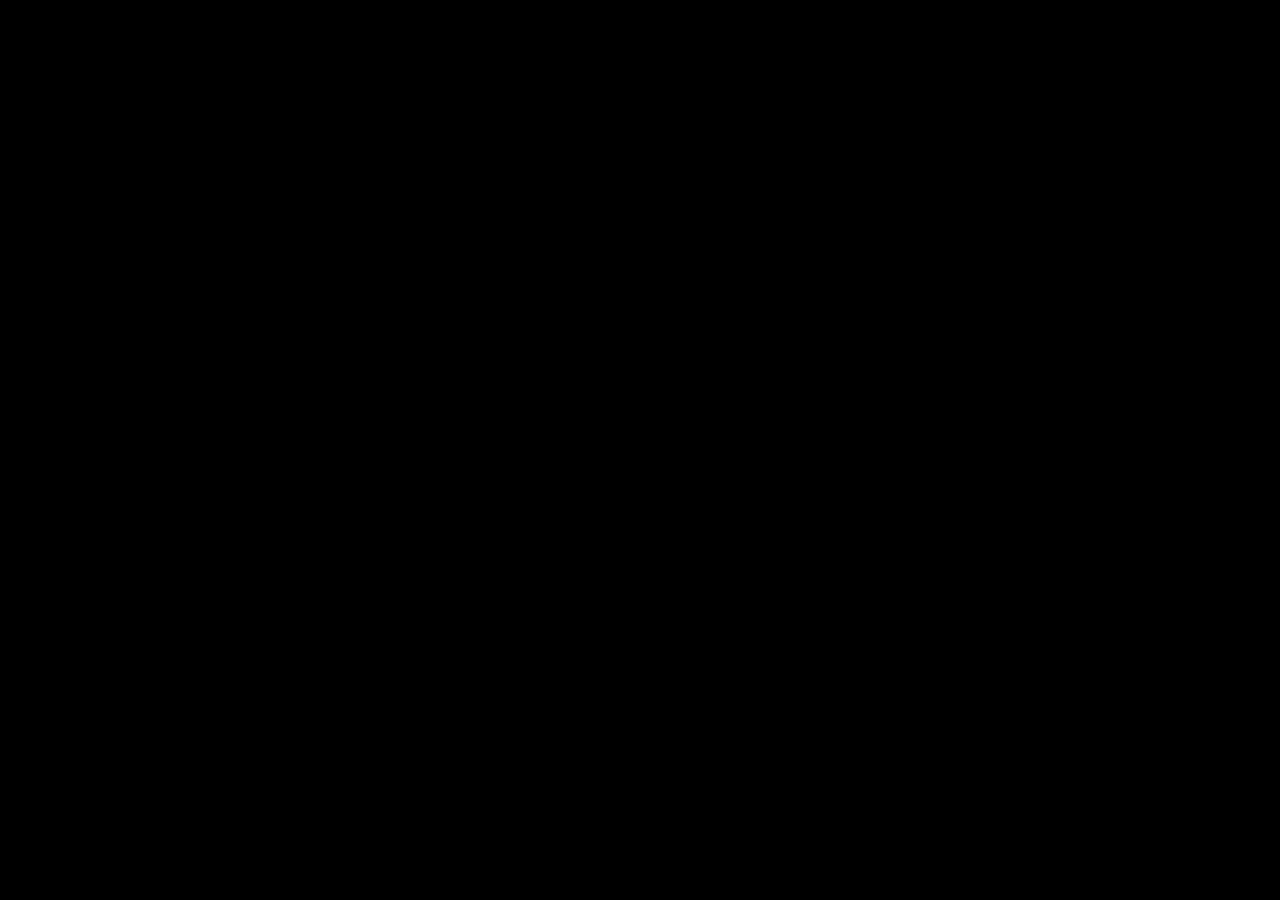
==== commit 8238dc05: "completed project" ====
--- a/index.html
+++ b/index.html
@@ -2,8 +2,19 @@
     <head>
         <title>Spin and Win Workshop</title>
         <style>
+            body{
+                background: #000000;
+                padding: 0px;
+                margin: 0px;
+            }
             canvas{
-                width:100%;
+                display:block;
+                margin: 0;
+                position: absolute;
+                top: 50%;
+                left: 50%;
+                transform: translate(-50%, -50%);
+                height: 100%;
             }
         
         </style>
